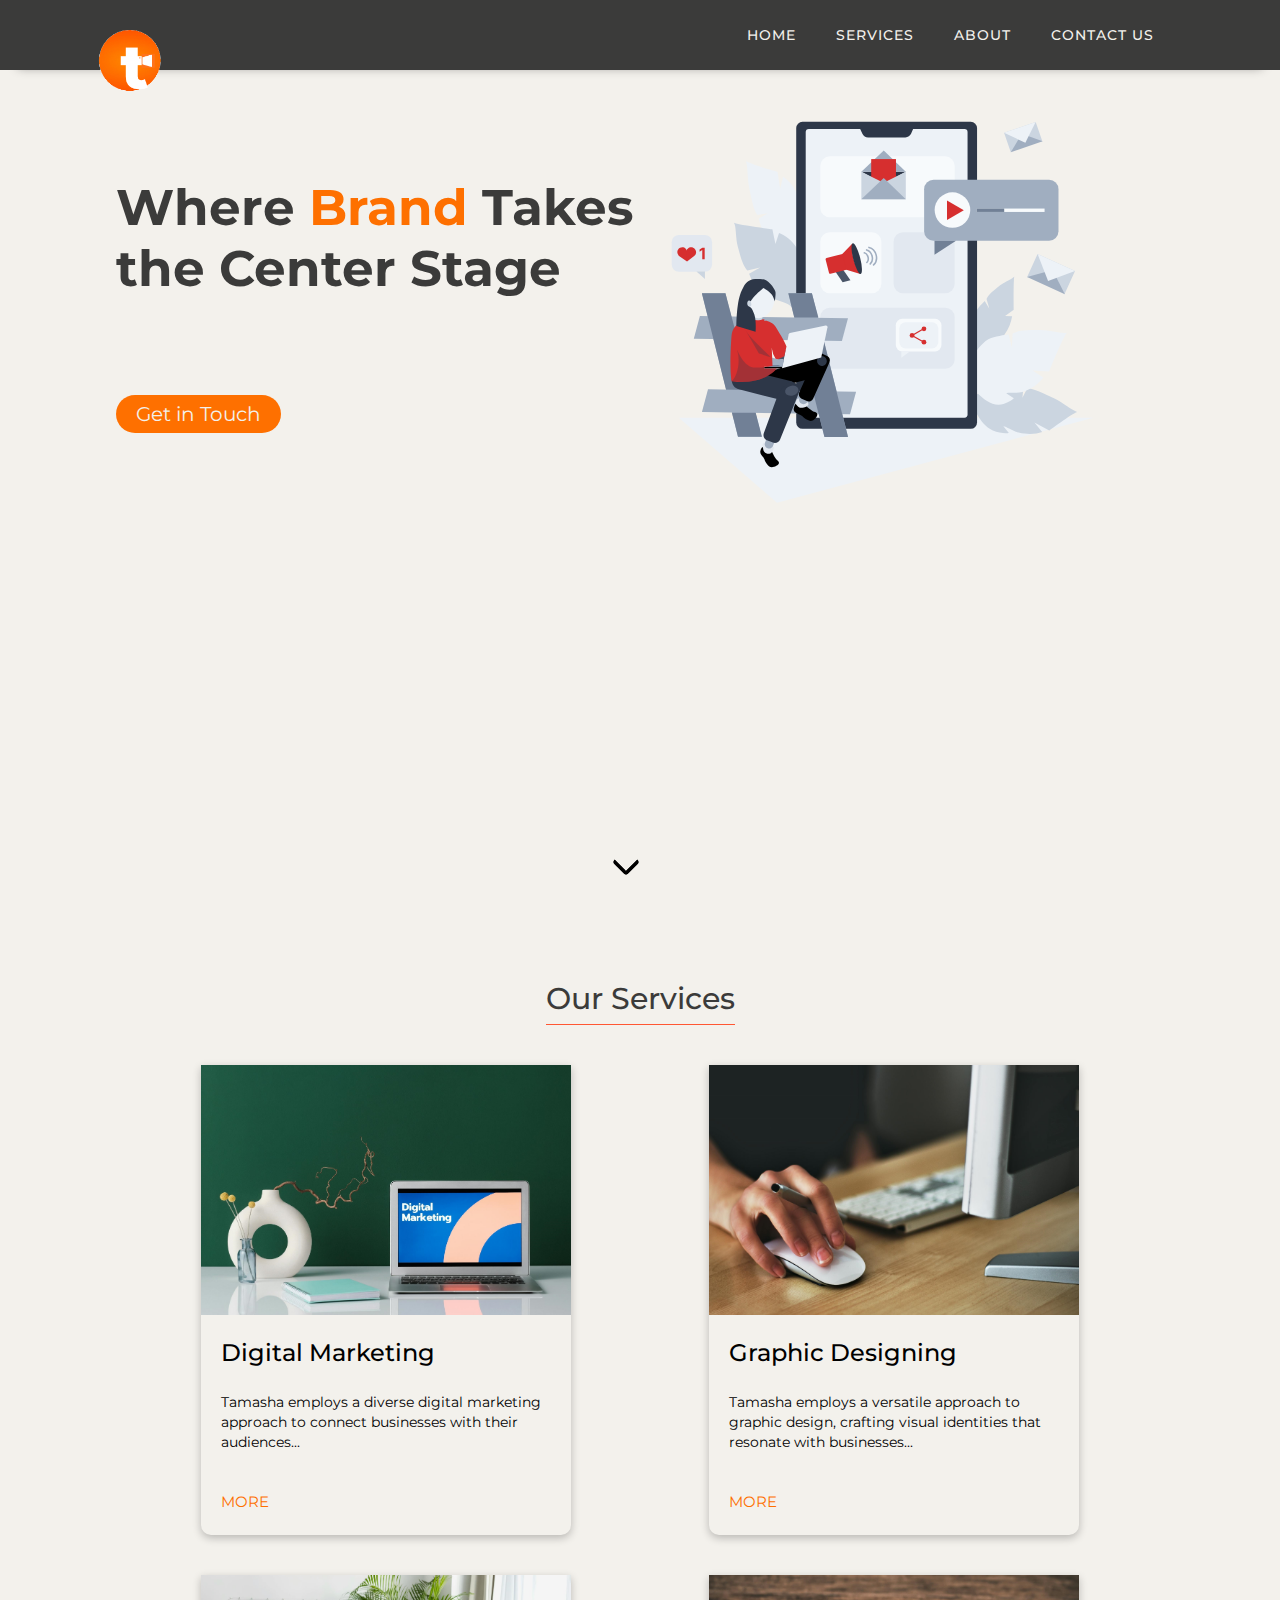
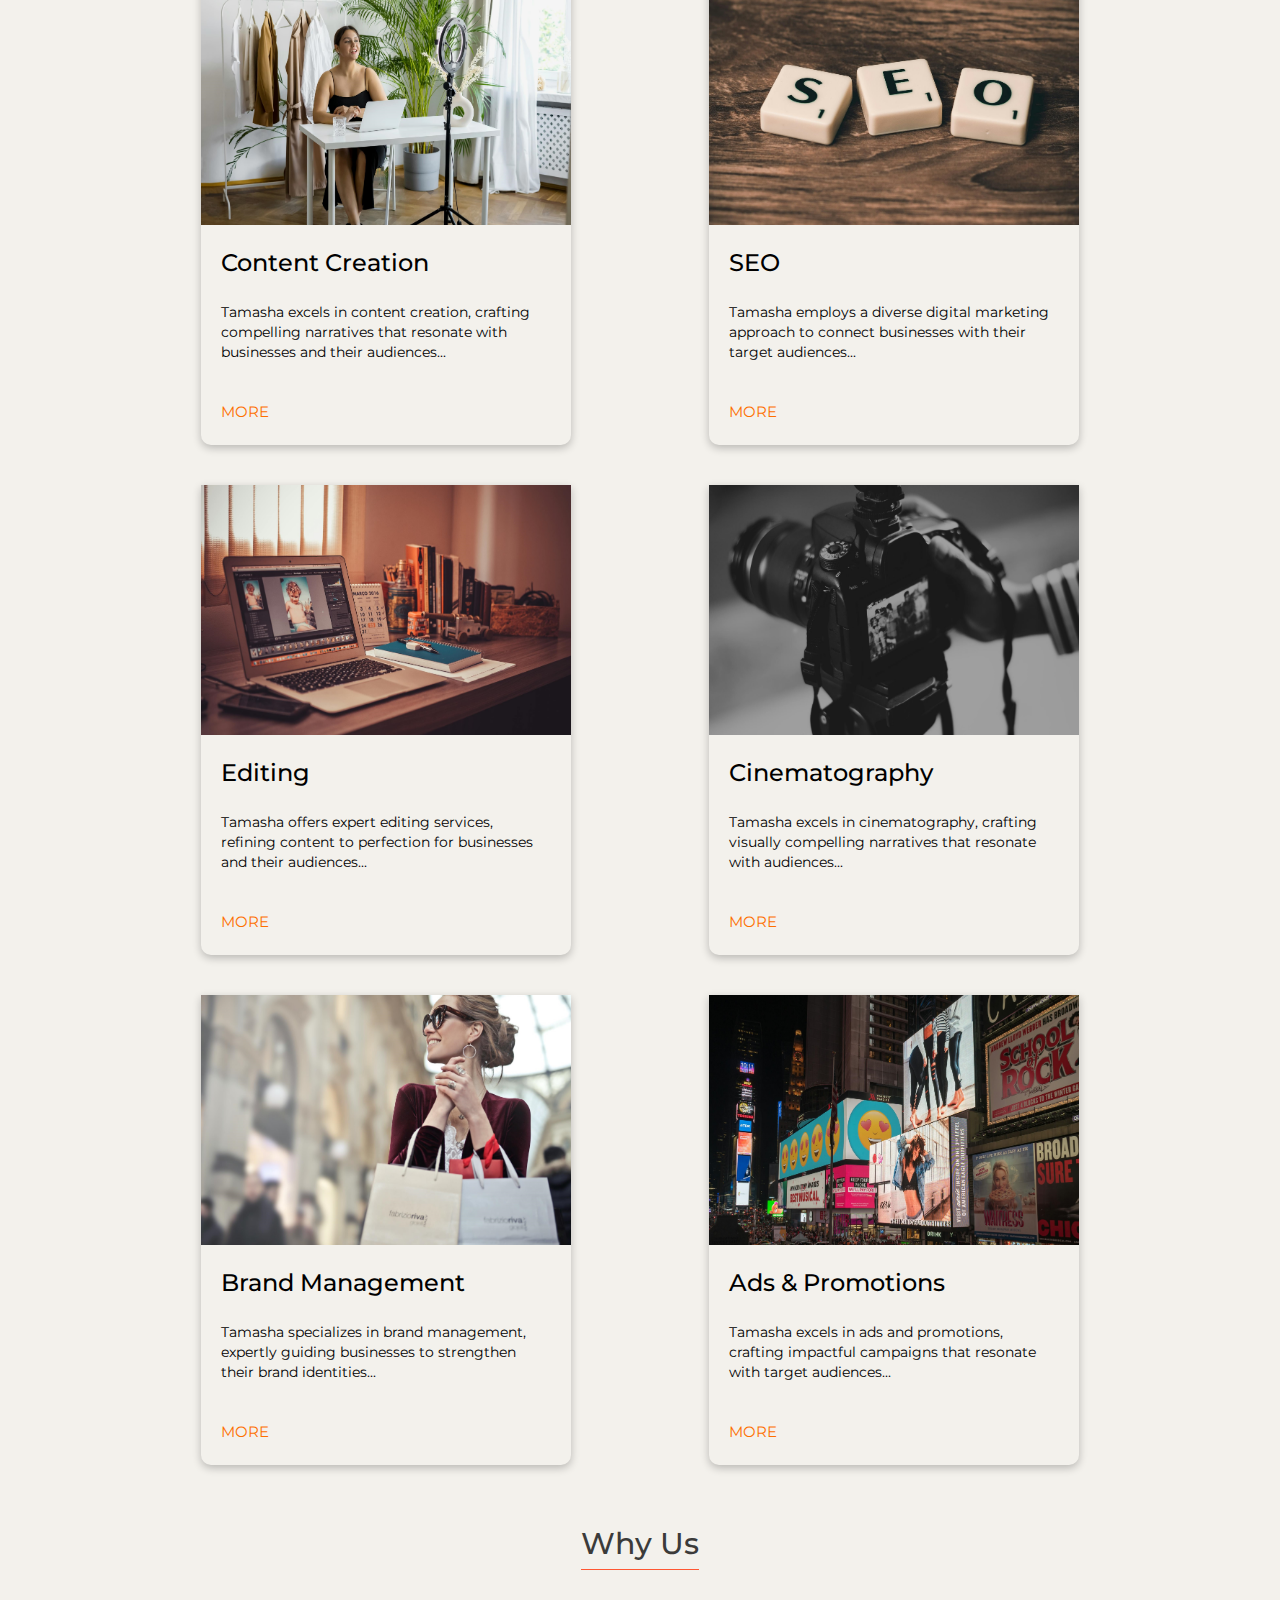
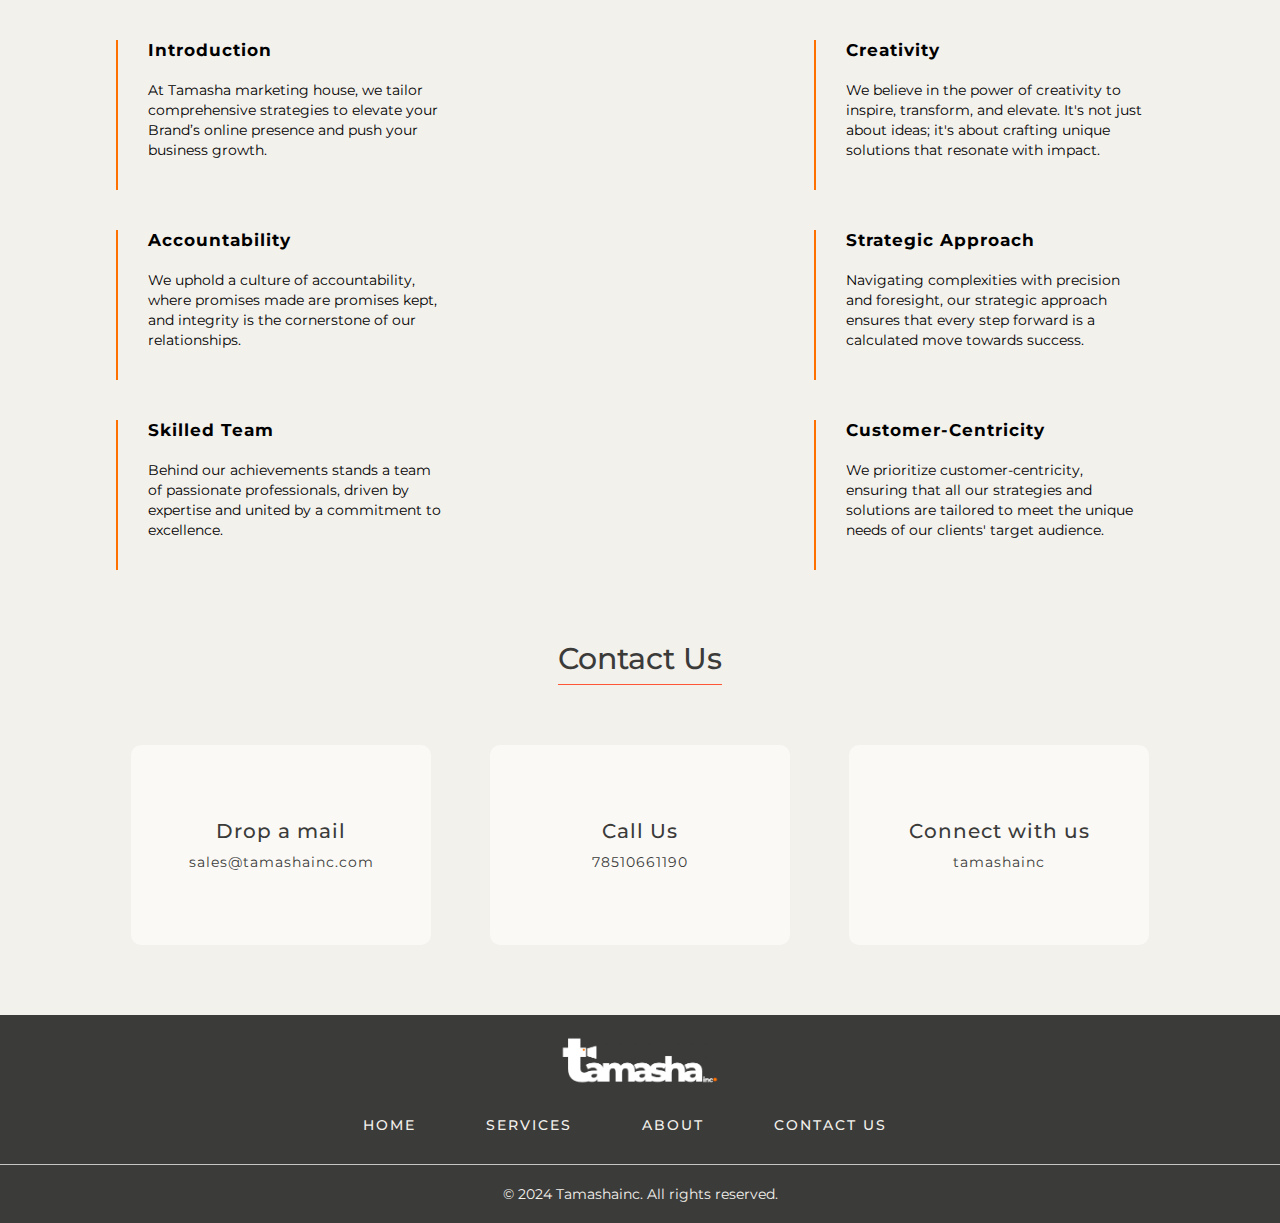
==== index.html @ daadba64 "ok" ====
<!DOCTYPE html>
<html lang="en">
<head>
    <meta charset="UTF-8">
    <meta name="viewport" content="width=device-width, initial-scale=1.0">
    <link rel="stylesheet" href="/site.css"> <!-- Link to your CSS file -->
    <link rel="stylesheet" href="https://cdnjs.cloudflare.com/ajax/libs/font-awesome/6.5.2/css/all.min.css" integrity="sha512-SnH5WK+bZxgPHs44uWIX+LLJAJ9/2PkPKZ5QiAj6Ta86w+fsb2TkcmfRyVX3pBnMFcV7oQPJkl9QevSCWr3W6A==" crossorigin="anonymous" referrerpolicy="no-referrer" />
    <title>Tamasha</title>
</head>
<body>
    <header id="navbar">
    <nav class="navbar">
          <div class="logo">
            <a href="#"><img src="/content/logo.png" alt="Logo"></a>
          </div>
          <ul class="menu">
            <li><a href="">Home</a></li>
            <li><a href="#services">Services</a></li>
            <li><a href="#about">About</a></li>
            <li><a href="#contact">Contact us</a></li>
          </ul>
          <div class="menu-dropdown">
            <i class="fa-solid fa-bars"></i>
            <div class="dropdown-show">
               <a href="index.html#services">Services</a>
               <a href="index.html#about">About</a>
               <a href="index.html#contact">Contact Us</a>
            </div>
          </div>
        </nav>
    </header>
      
    <main>
        <section id="home" class="flex-section">
          <div class="left-content">
            <h2>Where <span>Brand</span> Takes <br/>
                the Center Stage</h2>
                <div class="media-links">
                    <a href="#"><i class="fab fa-facebook-f"></i></a>
                    <a href="#"><i class="fab fa-twitter"></i></a>
                    <a href="#"><i class="fab fa-instagram"></i></a>
                    <a href="#"><i class="fa-brands fa-whatsapp"></i></a>
                </div>
                <div class="sendmail">
                    <a href="mailto:sales@tamashainc.com">Get in Touch</a>
                </div>

          </div>
          <div class="right-content">
            <img src="/content/main.svg" alt="Image">
          </div>
        </section>
        <div class="down-arrow" onclick="scrollToServices()"></div>
        
      </main>
      <div id="services" class="services-container">
            <div class="title-heading-container">
                <div class="title-heading">
                    <h2>Our Services</h2>
                </div>
            </div>
            <div class="services">
                <div class="card">
                    <img src="/content/digitalmarketing.jpeg" alt="" class="card-img">
                    <div class="card-body">
                        <h1 class="card-title">Digital Marketing</h1>
                        <p class="card-info"> Tamasha employs a diverse digital marketing approach to connect businesses with their audiences...</p>
                        <a href="/digitalmarketing.html" class="card-btn">More <i class="fa-solid fa-caret-right"></i></a>
                    </div>
                </div>
                <div class="card">
                    <img src="/content/graphicdesigning.jpeg" alt="" class="card-img">
                    <div class="card-body">
                        <h1 class="card-title">Graphic designing</h1>
                        <p class="card-info">
                            Tamasha employs a versatile approach to graphic design, crafting visual identities that resonate with businesses... </p>
                        <a href="/graphicdesigning.html" class="card-btn">More <i class="fa-solid fa-caret-right"></i></a>
                    </div>
                </div>
                <div class="card">
                    <img src="/content/contentcreation.jpeg" alt="" class="card-img">
                    <div class="card-body">
                        <h1 class="card-title">Content Creation</h1>
                        <p class="card-info">Tamasha excels in content creation, crafting compelling narratives that resonate with businesses and their audiences...</p>
                        <a href="/contentcreation.html" class="card-btn">More <i class="fa-solid fa-caret-right"></i></a>

                    </div>
                </div>
                <div class="card">
                    <img src="/content/seo.jpeg" alt="" class="card-img">
                    <div class="card-body">
                        <h1 class="card-title">SEO</h1>
                        <p class="card-info">
                            Tamasha employs a diverse digital marketing approach to connect businesses with their target audiences... </p>
                        <a href="/seo.html" class="card-btn">More <i class="fa-solid fa-caret-right"></i></a>

                    </div>
                </div>
                <div class="card">
                    <img src="/content/editing.jpeg" alt="" class="card-img">
                    <div class="card-body">
                        <h1 class="card-title">Editing</h1>
                        <p class="card-info">
                            Tamasha offers expert editing services, refining content to perfection for businesses and their audiences...</p>
                        <a href="/editing.html" class="card-btn">More <i class="fa-solid fa-caret-right"></i></a>
                        
                    </div>
                </div>
                <div class="card">
                    <img src="/content/cinematography.jpeg" alt="" class="card-img">
                    <div class="card-body">
                        <h1 class="card-title">cinematography</h1>
                        <p class="card-info">
                            Tamasha excels in cinematography, crafting visually compelling narratives that resonate with audiences... </p>
                        <a href="/cinematography.html" class="card-btn">More <i class="fa-solid fa-caret-right"></i></a>

                    </div>
                </div>
                <div class="card">
                    <img src="/content/brandmanagement.jpeg" alt="" class="card-img">
                    <div class="card-body">
                        <h1 class="card-title">brand management</h1>
                        <p class="card-info">Tamasha specializes in brand management, expertly guiding businesses to strengthen their brand identities...</p>
                        <a href="/brandmanagement.html" class="card-btn">More <i class="fa-solid fa-caret-right"></i></a>

                    </div>
                </div>
                <div class="card">
                    <img src="/content/Advertisement.jpeg" alt="" class="card-img">
                    <div class="card-body">
                        <h1 class="card-title">Ads & Promotions</h1>
                        <p class="card-info">Tamasha excels in ads and promotions, crafting impactful campaigns that resonate with target audiences...</p>
                        <a href="/ads.html" class="card-btn">More <i class="fa-solid fa-caret-right"></i></a>

                    </div>
                </div>
            </div>
      </div>
      <div class="about-container" id="about">
        <div class="title-heading-container">
            <div class="title-heading">
                <h2>Why Us</h2>
            </div>
        </div>
        <!-- <div class="about-main">
            <p class="about-para">At Tamasha marketing house, we tailor comprehensive strategies to elevate your Brand’s online presence and push your business growth. From designing, developing, and Social Media Management we offers a range of services to meet your specific needs. We provide services to Small, Medium & Large Enterprises to help them grow their business in the market. With a team of experts dedicated to amplifying your brand’s voice, we ensure your Brand’s drive growth and foster meaningful connections.</p>
        </div> -->
        <div class="about-subpoints">
            <div class="subpoint">
                <h4>Introduction</h4>
                <p>At Tamasha marketing house, we tailor comprehensive strategies to elevate your Brand’s online presence and push your business growth. </p>
            </div>
            <div class="subpoint">
                <h4>Creativity</h4>
                <p>We believe in the power of creativity to inspire, transform, and elevate. It's not just about ideas; it's about crafting unique solutions that resonate with impact.</p>
            </div>
            <div class="subpoint">
                <h4>Accountability</h4>
                <p>We uphold a culture of accountability, where promises made are promises kept, and integrity is the cornerstone of our relationships.</p>
            </div>
            <div class="subpoint">
                <h4>Strategic Approach</h4>
                <p>Navigating complexities with precision and foresight, our strategic approach ensures that every step forward is a calculated move towards success.</p>
            </div>
            <div class="subpoint">
                <h4>Skilled Team</h4>
                <p>Behind our achievements stands a team of passionate professionals, driven by expertise and united by a commitment to excellence.</p>
            </div>
            <div class="subpoint">
                <h4>Customer-Centricity</h4>
                <p>We prioritize customer-centricity, ensuring that all our strategies and solutions are tailored to meet the unique needs of our clients' target audience.</p>
            </div>
            

        </div>
      </div>
      <div id="contact" class="contact-container">
            <div class="title-heading-container">
                <div class="title-heading">
                    <h2>Contact Us</h2>
                </div>
            </div>
            <div class="contact-info">
                <div class="cont">
                    <a href="mailto:sales@tamashainc.com"><i class="fa-regular fa-envelope"></i></a>
                    <h4>Drop a mail</h4>
                    <p>sales@tamashainc.com</p>
                </div>
                <div class="cont">
                    <a href="tel:+9178510661190"><i class="fa-solid fa-headset"></i></a>
                    <h4>Call Us</h4>
                    <p>78510661190</p>
                </div>
               
                <div class="cont">
                    <a><i class="fa-brands fa-linkedin"></i></a>
                    <h4>Connect with us</h4>
                    <p>tamashainc</p>
                </div>
        </div>
      </div>
      <footer>
        <div class="footer">
            <img src="/content/logoname.png" class="footer-logo"/>
        <div class="footer-links">
            <ul class="menu">
                <li><a href="">Home</a></li>
                <li><a href="#services">Services</a></li>
                <li><a href="#about">About</a></li>
                <li><a href="#contact">Contact Us</a></li>

              </ul>
        </div>
        <div class="footer-line"></div>
         <div class="footer-bottom">
          <p>&copy; 2024 Tamashainc. All rights reserved.</p>
        </div> 
         </div>
      </footer> 
      

   
      <script src="/script.js"></script>
</body>

</html>
---- site.css ----
/* Reset some default styles for the demo */

@import url('https://fonts.googleapis.com/css2?family=Montserrat:ital,wght@0,100..900;1,100..900&display=swap');

* {
    margin: 0;
    padding: 0;
    box-sizing: border-box;
  }
  html {
    scroll-behavior: smooth;
    font-size: 10px;
  }
  body {
    /* font-family: Arial, sans-serif; */
    /* font-family: Lato, Helvetica, sans-serif; */
    font-family: "Montserrat", sans-serif;
    background-color: #F3F1EC;
    overflow-x: hidden;
    }
    ::-webkit-scrollbar {
        display: none;
    }

  header {
    /* position: fixed; */
    width: 100%;
    height: 70px;
    z-index: 1002;
    display: flex;
    align-items: center;
    box-shadow: rgba(0, 0, 0, 0.45) 0px 15px 10px -18px;
    background-color: #3B3B3A;
  
  }
  
  .navbar {
    width: 85%;
    margin: 0 auto;
    display: flex;
    justify-content: space-between;
    align-items: center;
    padding: 10px 20px 10px 0;
  }
  .menu-dropdown{
    display: none;
  }
  .logo img {
    width: 70px; 
    height: 70px;
    margin-bottom: -50px;
  }
  
  .menu {
    list-style-type: none;
    display: flex;
  }
  
  .menu li {
    margin-right: 20px; 
  }
  
  .menu li:last-child {
    margin-right: 0;
  }
  
  .menu li a {
    color: #F3F1EC;
    text-decoration: none;
    padding: 10px;
    font-size: 14px;
    position: relative; 
    font-weight: 500;

    letter-spacing: 1px;
    text-transform: uppercase;
  }
  .menu li a:hover {
    color: white; 
    transition: 0.3s ease-out; 

  }
  .menu li a::before {
    content: '';
    position: absolute;
    width: 0; 
    height: 1px;
    bottom: 0;
    left: 0;
    background-color: white; 
    transition: width 0.3s ease-out; 
  }
  
  .menu li a:hover::before {
    width: 100%; 
  }
 
  footer {
    /* position: fixed; */
    display: flex;
    align-items: center;
    bottom: 0;
    width: 100%;
    /* height: 200px; */
    z-index: 1000;
    background-color: #3B3B3A;
  }
  .footer {
    width: 100%;
    margin: 0 auto;
    display: flex;
    flex-direction: column;
    justify-content: space-between;
    align-items: center;
    padding: 20px 0;
    color: #F3F1EC;
  }
  
 .footer .footer-logo{
  margin-bottom: 30px;
  width: 160px;
 }

 .footer .footer-links {
  margin-bottom: 30px;
 }

 .footer .footer-links a{
  text-transform: uppercase;
  letter-spacing: 2px;
  font-size: 14px;
  margin-right: 30px;
 }
 .footer-line{
  height: 1px;
  background-color: #f3f1ecc4;
  width: 100%;
  margin-bottom: 20px;
 }
 .footer-bottom p{
  font-size: 14px;

 }
  main {
    width: 100%;
    height: 100vh;
    /* background: rgb(243,241,236);
    background: linear-gradient(35deg, rgba(243,241,236,1) 49%, rgba(254,112,0,1) 100%); 
    */
  }
 
  .flex-section {
    display: flex;
    align-items: center;
    width: 85%;
    margin: 0 auto;
    padding: 10px 20px;
  }
  
  .left-content {
    width: 50%;
    height: 100%;
    display: flex;
    flex-direction: column;
  }
  .left-content h2{
    color: #3B3B3A;
    font-size: 50px;
    /* margin-top: -100px; */
  }
  .left-content h2 span{
    color: #fe7000;
  }
  .left-content .media-links{
    margin: 20px 0;
  }
  .left-content .media-links a{
    color: #3B3B3A;
    font-size: 20px;
    display: inline-block;
    margin-right: 7px;
    animation: moveUpDown 1s infinite alternate;
  }
  @keyframes moveUpDown {
    0%, 100% {
        transform: translateY(0);
    }
    50% {
        transform: translateY(-10px);
        color: #fe7000; /* Adjust the distance as needed */
    }
}
.left-content .media-links a:nth-child(1) {
  animation-delay: 0s;
}

.left-content .media-links a:nth-child(2) {
  animation-delay: 0.2s;
}

.left-content .media-links a:nth-child(3) {
  animation-delay: 0.4s;
}

.left-content .media-links a:nth-child(4) {
  animation-delay: 0.6s;
}
  .left-content .media-links a:hover{
    color: #fe7000;
    
  }
 

  .left-content .sendmail {
    margin-top:50px ;
  }
  .left-content .sendmail a {
    text-decoration: none;
    background-color: #fe7000;
    color: #F3F1EC;
    padding: 7px 20px;
    font-size: 20px;
    font-weight: 400;
    border-radius: 50px;
  }
  .left-content .sendmail a:hover {
    background-color: #de6000;
  }

  .right-content {
    width: 50%;
    height: 100%;
  }
  .right-content img {
    max-width: 90%;
  }
  .down-arrow {
    position: absolute;
    top: calc(100vh - 60px);
    left: calc(50% - 14px);
    width: 0;
    z-index: 1001;
    animation-name: jumpInfinite;
  }
  
  .down-arrow:after {
    content: " ";
    position: absolute;
    top: 12px;
    left: -10px;
    width: 16px;
    height: 16px;
    border-bottom: 4px solid;
    border-right: 4px solid;
    border-radius: 4px;
    transform: rotateZ(45deg);
    animation: jumpInfinite 1s infinite;
  }
  @keyframes jumpInfinite {
    0% {
      margin-top: 0;
    }
    50% {
      margin-top: 20px;
    }
    100% {
      margin-top: 0;
    }
  }
 .services-container{
    /* height:100vh; */
    width:100%;
    margin-bottom: 20px;
 }
 .title-heading-container{
    width: 100%;
    /* padding-top: 70px; */
 }
 .title-heading{
    width: 85%;
    margin:0 auto;
    padding:10px 20px;
    text-align: center;
 }
 .title-heading h2 {
  color: #3B3B3A; 
  font-size: 30px;
  font-weight: 500;
  padding-bottom: 8px; 
  position: relative; 
  display: inline-block;
}

.title-heading h2::after {
  content: '';
  position: absolute;
  left: 0;
  bottom: 0;
  width: 100%;
  height: 1px; 
  background-color: #FF5733;
}

  .services {
    width:90%;
    min-height:100vh;
    margin: 0 auto;
    padding: 10px 20px;
    display: flex;
    flex-wrap: wrap;
    justify-content: space-evenly;
  }
  .card{
    margin :20px;
    width:370px;
    height:470px;
    overflow: hidden;
    border-bottom-right-radius: 10px;
    border-bottom-left-radius: 10px;
    box-shadow: rgba(0, 0, 0, 0.24) 0px 3px 8px;
  }
  .card-body{
    padding:20px;
  }
  .card-img{
    width: 100%;
    height: 250px;
    object-fit: cover;
    transition: 0.3s;
  }
  .card-img:hover{
    filter: grayscale(100%);
  }
  
  .card-title{
    font-size: 24px;
    font-weight: 500;
    text-transform: capitalize;
  }
  .card-info{
    font-size: 14px;
    font-weight: 400;
    margin-top:25px;
    margin-bottom: 40px;
    line-height: 20px;
    /* letter-spacing: 1px; */
  }
  .card-btn{
    text-decoration: none;
    cursor: pointer;
    color: #fe7000;
    text-transform: uppercase;
    padding-right: 5px;
    font-size: 15px;
  }
 
  

  .contact-container{
    width:100%;
    margin-bottom: 20px;
 }
 .contact-info{
  width:85%;
  margin: 40px auto;
  margin-bottom: 60px;
  padding: 10px 20px;
  display: flex;
  flex-wrap: wrap;
  justify-content: space-between;

 }
 .contact-info .cont{
  width: 300px;
  height:200px;
  display: flex;
  flex-direction: column;
  justify-content: center;
  align-items: center;
  border-radius: 10px;
  background-color: rgba(255, 255, 255, 0.541);
  color: #3B3B3A;
  margin:0 15px
 }
 .contact-info .cont a{
  text-decoration: none;
  color: #fe7000;
 }

 .contact-info .cont i{
  margin-bottom: 10px;
  font-size: 40px;
 }
 .contact-info .cont h4{
 font-size: 20px;
 font-weight: 500;
 margin-bottom: 10px;
 letter-spacing: 1px;

 }
 .contact-info .cont p{
 letter-spacing: 1px;
 font-size: 1.4rem;
 }

 .about-container{
  width: 100%;
  margin:20px 0;
 }
 .about-main{
  width: 85%;
  margin: 40px auto;
  background-color: rgba(255, 255, 255, 0.541);
  padding: 20px 20px;
  border-radius: 10px;
 }
 .about-main .about-para{
  letter-spacing: 1px;
  line-height: 20px;
 }
 .about-subpoints{
  width: 85%;
  margin:40px auto;
  display: flex;
  flex-wrap: wrap;
  justify-content: space-between;
 }
 .about-subpoints .subpoint{
  width:350px;
  height: 150px;
  margin:20px ;
  padding-left: 30px;
  padding-right: 20px;
  border-left: 2px solid #fe7000;
 }
 .about-subpoints .subpoint h4{
  margin-bottom: 20px;
  letter-spacing: 1px;
  font-size: 1.7rem;
 }
 .about-subpoints .subpoint p{
  font-size: 14px;
  line-height: 20px;
 }


 .more-service-info-container{
  width: 100%;
  height: 90vh;
  display: grid;
  place-items: center;
 }
 .more-service-info{
  display: flex;
  flex-direction: row-reverse;
  width: 85%;
  margin:auto;
  box-shadow: rgba(50, 50, 93, 0.25) 0px 2px 5px -1px, rgba(0, 0, 0, 0.3) 0px 1px 3px -1px;
 }
 .more-service-info .more-info-body{
  width: 50%;
  padding-left: 35px;
  padding-right: 25px;

  margin: auto 0;
 }
 .more-service-info .more-info-body h3{
  letter-spacing: 1px;
  font-weight: 600;
  font-size: 22px;
 }

 .more-service-info .more-info-body p{
  padding-top:20px;
  margin-bottom: 30px;
  font-size: 1.4rem;
  line-height: 20px;
 }
 .more-service-info .more-info-body a{
  text-decoration: none;
  background-color: #fe7000;
  color: #F3F1EC;
  padding: 7px 15px;
  font-size: 17px;
  font-weight: 450;
  cursor: pointer;
}

 .more-service-info .more-info-image{
  width: 50%;
 }
 .more-service-info .more-info-image img{
  width: 100%;
  height: 100%;
  object-fit: cover;
 }




@media (max-width: 768px) {
  
  header {
    position: fixed;
    width: 100%;
    height: 60px;
    z-index: 1002;
    display: flex;
    align-items: center;
    box-shadow: rgba(0, 0, 0, 0.45) 0px 15px 10px -18px;
    background-color: #3B3B3A;
  
  }
  
  .navbar {
    width: 100%;
    height: 100%;
    margin: 0 auto;
    display: flex;
    justify-content: space-between;
    align-items: center;
    padding:0 15px;
  }
  .navbar .menu{
    display: none;
  }
  .navbar .menu-dropdown i{
    font-size: 25px;
    color: #F3F1EC;
  }
  .menu-dropdown {
    position: relative;
    display: inline-block;
}

.dropdown-show {
    display: none;
    position: absolute;
    top: 100%;
    right: 0;
    background-color: #3B3B3A;
    min-width: 160px;
    box-shadow: 0px 8px 16px 0px rgba(0,0,0,0.2);
    z-index: 1003;
    transition: right 0.5s linear;
    
}

.dropdown-show a {
    color:#F3F1EC;
    padding: 15px 20px;
    font-size: 15px;
    text-decoration: none;
    display: block;
}
.down-arrow{
  display: none;
}
  .logo img {
    width: 50px; 
    height: 50px;
    margin-bottom: 0;
  }
  main {
    width: 100%;
    height: 70vh; 
  }
 
  .flex-section {
    display: flex;
    align-items: center;
    justify-content: center;
    width: 100%;
    height: 100%;
    padding:0;
  }
  
  .left-content {
    height: 100%;
    width: 100%;
    display: flex;
    flex-direction: column;
    align-items: center;
    justify-content: center;
  }
  .left-content h2{
    font-size: 30px;
    margin-bottom: 20px;
  }
 
  .right-content {
    display: none;
  }
  
 .services-container{
    /* height:100vh; */
    width:100%;
    margin-bottom: 20px;
 }
 .title-heading-container{
    width: 100%;
    /* padding-top: 70px; */
 }
 .title-heading{
    width: 85%;
    margin:0 auto;
    padding:10px 20px;
    text-align: center;
 }
 .title-heading h2 {
  font-size: 25px;
  display: inline-block;
}



  .services {
    padding: 10px;
  }
  .card{
    margin :20px 10px;
    width:370px;
    height:400px;
  
  }
  .card-img{
    height: 200px;
  }
  .card-img:hover{
    filter: grayscale(100%);
  }
  
  .card-title{
    font-size: 24px;
    font-weight: 500;
  }
  .card-info{
    font-size: 12px;
    font-weight: 400;
    margin:20px 0px;
    line-height: 17px;
  }
 

 .contact-info .cont{
  margin-bottom: 20px;
 }
.footer .footer-logo{
  width: 120px;
}
 .footer .footer-links .menu li a{
  text-transform: uppercase;
  letter-spacing: 1px;
  font-size: 12px;
  margin-right: 0px;
  padding: 0px 10px 0px 0px;
 }
 .more-service-info-container{
  width: 100%;
  min-height: 100vh;
  display: grid;
  place-items: center;
 }
 .more-service-info{
  display: flex;
  flex-direction: column-reverse;
  min-height: 80%;
}
 .more-service-info .more-info-body{
  width: 100%;
  padding: 0 10px;
  margin: auto;
 }
 .more-service-info .more-info-body h3{
  letter-spacing: 1px;
  font-weight: 600;
  font-size: 20px;
 }

 .more-service-info .more-info-body p{
  padding-top:15px;
  margin-bottom: 20px;
  font-size: 12px;
  line-height: 17px;
 }
 .more-service-info .more-info-body a{
  text-decoration: none;
  background-color: #fe7000;
  color: #F3F1EC;
  padding: 5px 14px;
  margin-bottom: 10px;
  font-size: 14px;
  font-weight: 450;
  cursor: pointer;
}

 .more-service-info .more-info-image{
  width: 100%;
 }
 .more-service-info .more-info-image img{
  width: 100%;
  height: 100%;
  object-fit: cover;
 }
}
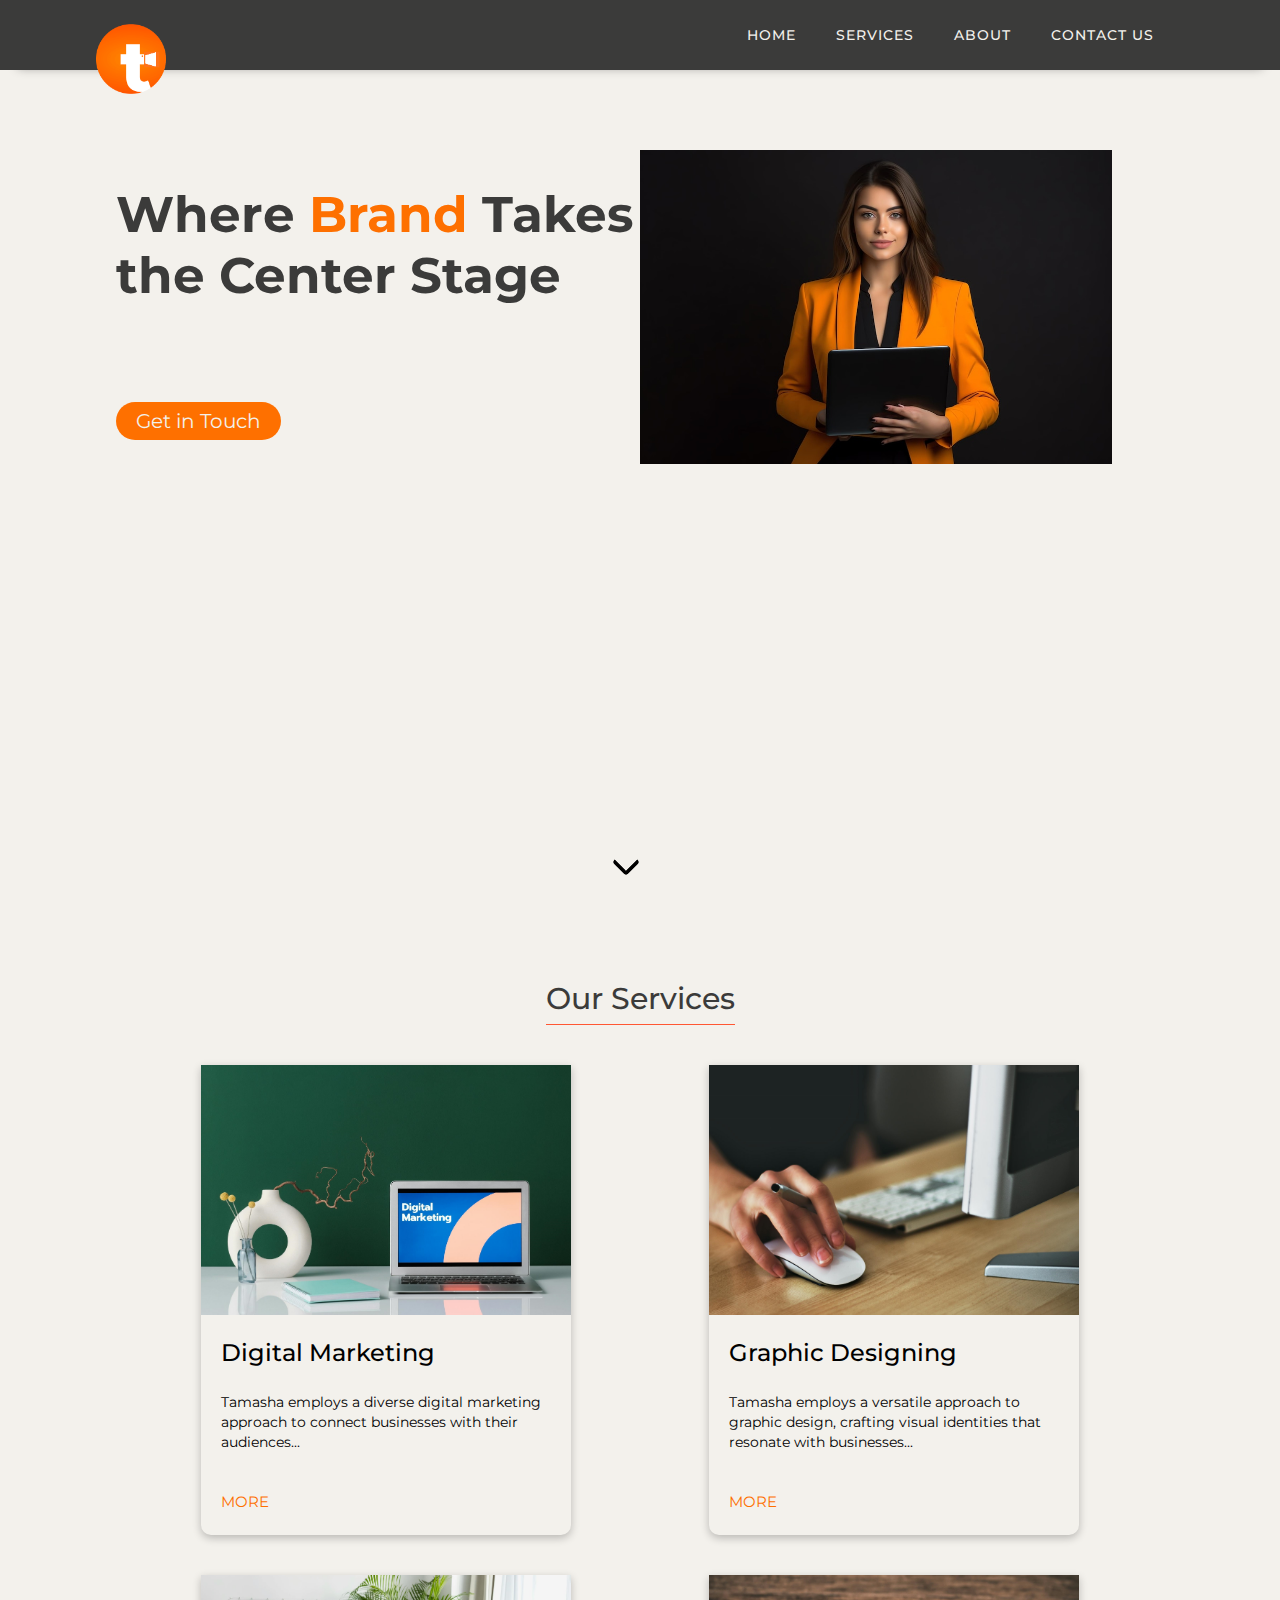
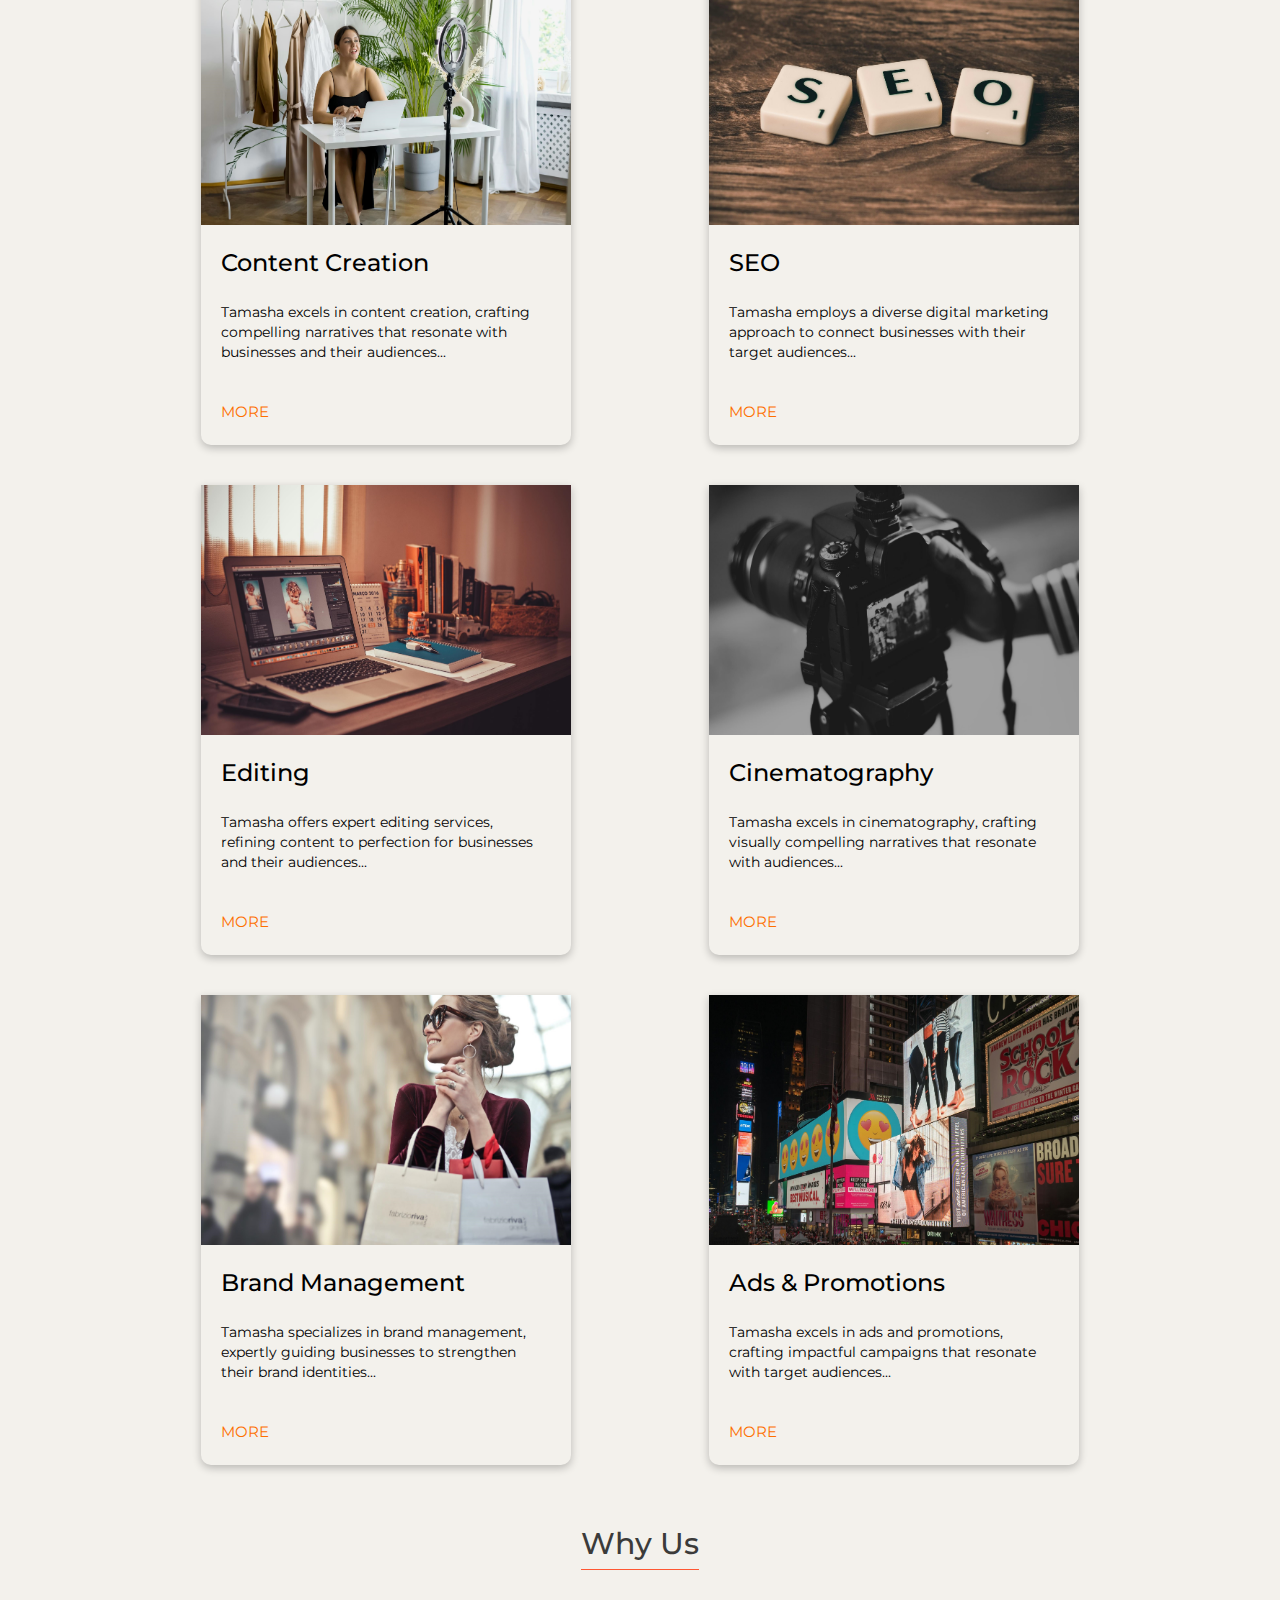
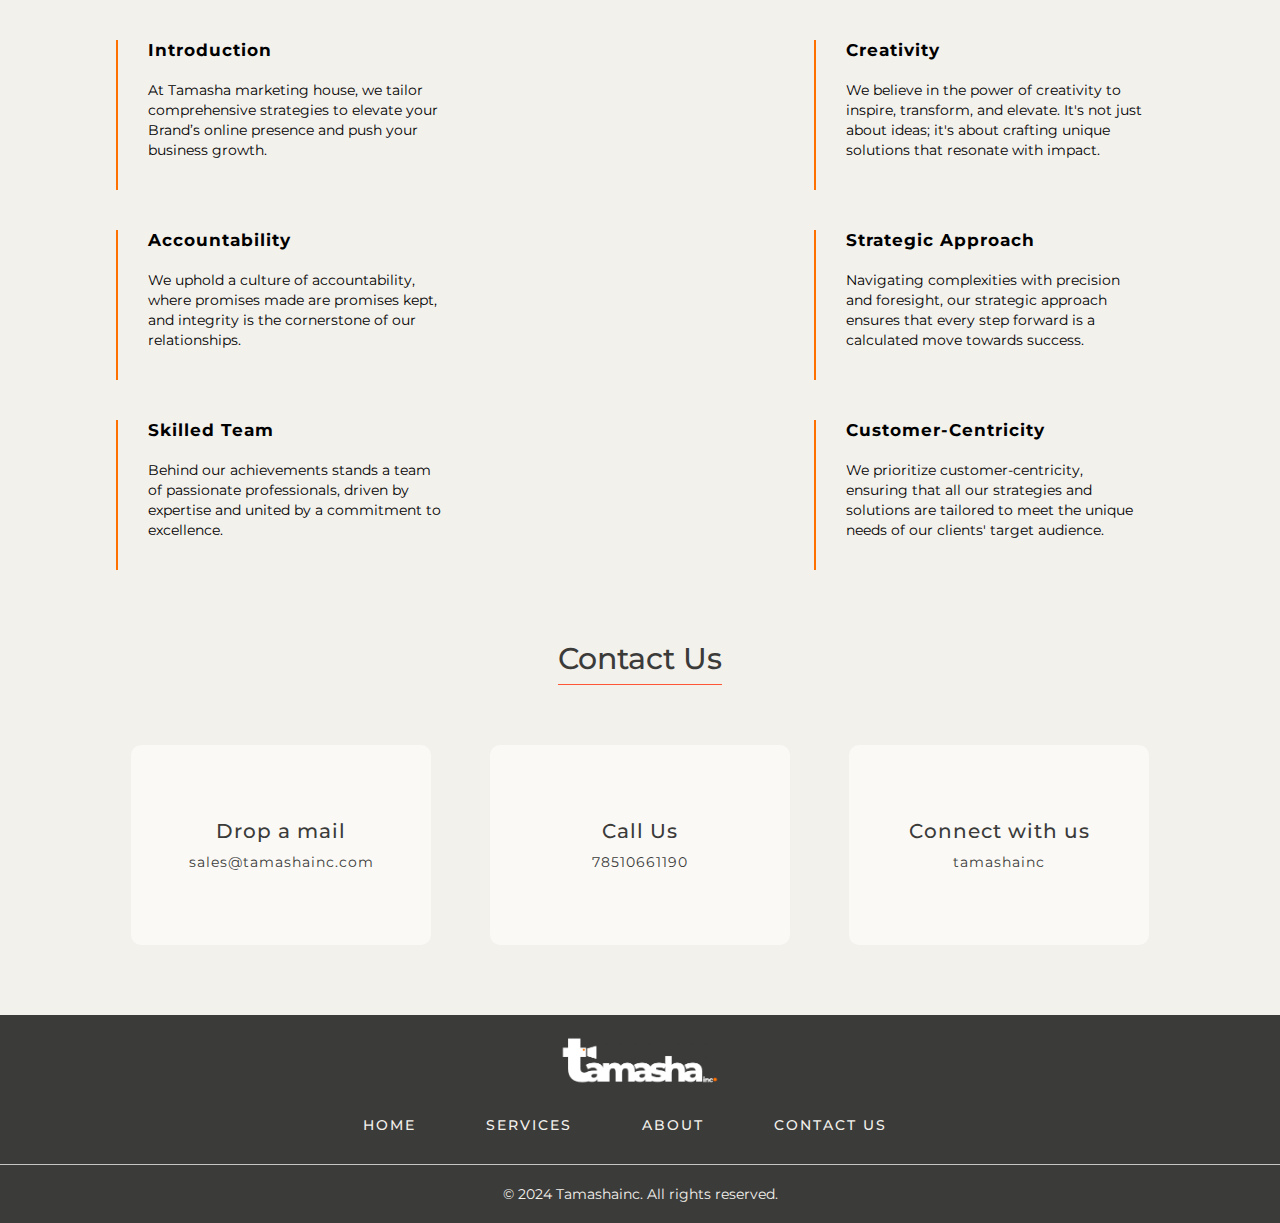
==== commit 3868b4f8: "all" ====
--- a/index.html
+++ b/index.html
@@ -47,7 +47,7 @@
 
           </div>
           <div class="right-content">
-            <img src="/content/main.svg" alt="Image">
+            <img src="/content/main.jpg" alt="Image">
           </div>
         </section>
         <div class="down-arrow" onclick="scrollToServices()"></div>
--- a/site.css
+++ b/site.css
@@ -49,6 +49,7 @@
     width: 70px; 
     height: 70px;
     margin-bottom: -50px;
+    z-index: 1004;
   }
   
   .menu {
@@ -144,9 +145,7 @@
   main {
     width: 100%;
     height: 100vh;
-    /* background: rgb(243,241,236);
-    background: linear-gradient(35deg, rgba(243,241,236,1) 49%, rgba(254,112,0,1) 100%); 
-    */
+    padding-top: 70px;
   }
  
   .flex-section {
@@ -461,7 +460,6 @@
   width: 50%;
   padding-left: 35px;
   padding-right: 25px;
-
   margin: auto 0;
  }
  .more-service-info .more-info-body h3{
@@ -564,6 +562,7 @@
   main {
     width: 100%;
     height: 70vh; 
+    padding-top: 30px;
   }
  
   .flex-section {
@@ -586,6 +585,7 @@
   .left-content h2{
     font-size: 30px;
     margin-bottom: 20px;
+    line-height: 40px;
   }
  
   .right-content {
@@ -596,6 +596,7 @@
     /* height:100vh; */
     width:100%;
     margin-bottom: 20px;
+    padding-top: 60px;
  }
  .title-heading-container{
     width: 100%;
@@ -640,7 +641,13 @@
     margin:20px 0px;
     line-height: 17px;
   }
- 
+  .about-container{
+  padding-top: 60px;
+
+  }
+ .contact-container{
+  padding-top: 60px;
+ }
 
  .contact-info .cont{
   margin-bottom: 20px;
@@ -650,25 +657,26 @@
 }
  .footer .footer-links .menu li a{
   text-transform: uppercase;
-  letter-spacing: 1px;
+  letter-spacing: 0px;
   font-size: 12px;
   margin-right: 0px;
   padding: 0px 10px 0px 0px;
  }
  .more-service-info-container{
   width: 100%;
-  min-height: 100vh;
+  min-height: 100%;
   display: grid;
   place-items: center;
  }
  .more-service-info{
   display: flex;
   flex-direction: column-reverse;
-  min-height: 80%;
+  min-height: 90%;
+  margin-top: 70px;
 }
  .more-service-info .more-info-body{
   width: 100%;
-  padding: 0 10px;
+  padding:20px;
   margin: auto;
  }
  .more-service-info .more-info-body h3{
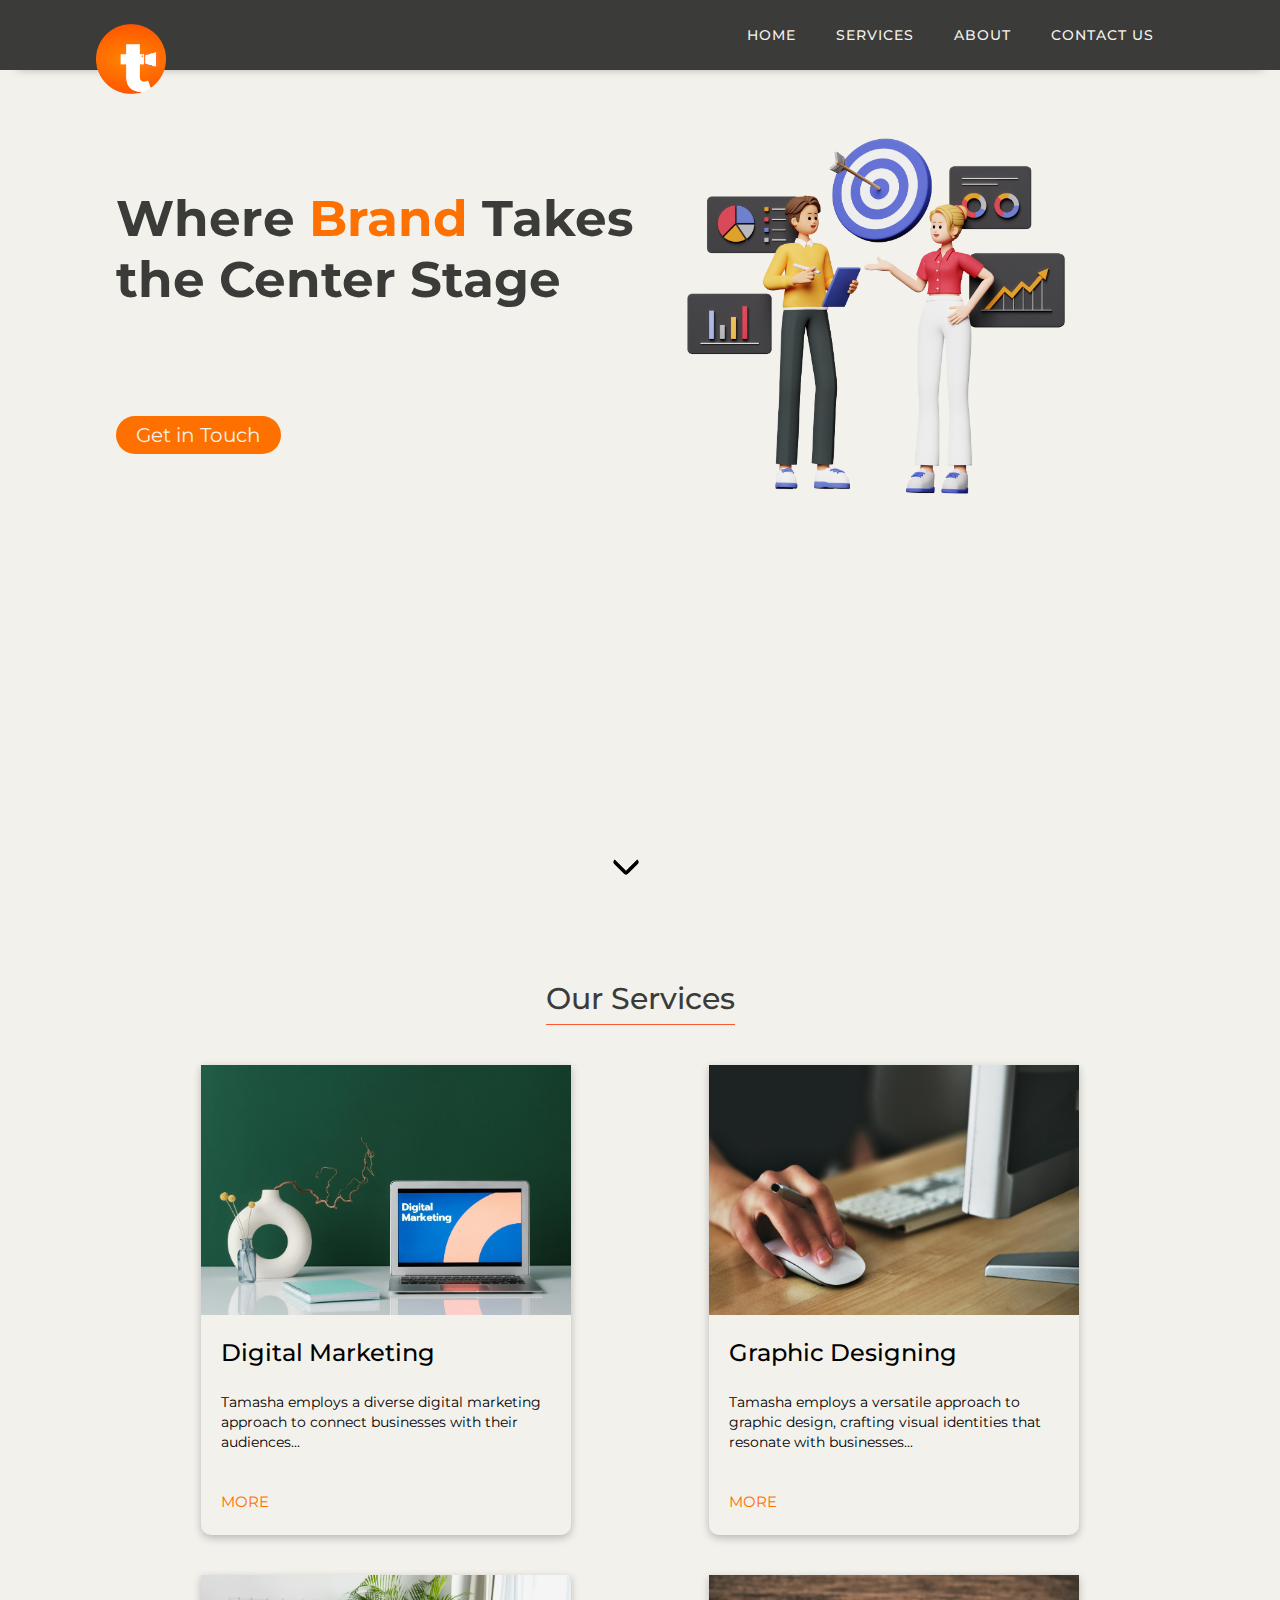
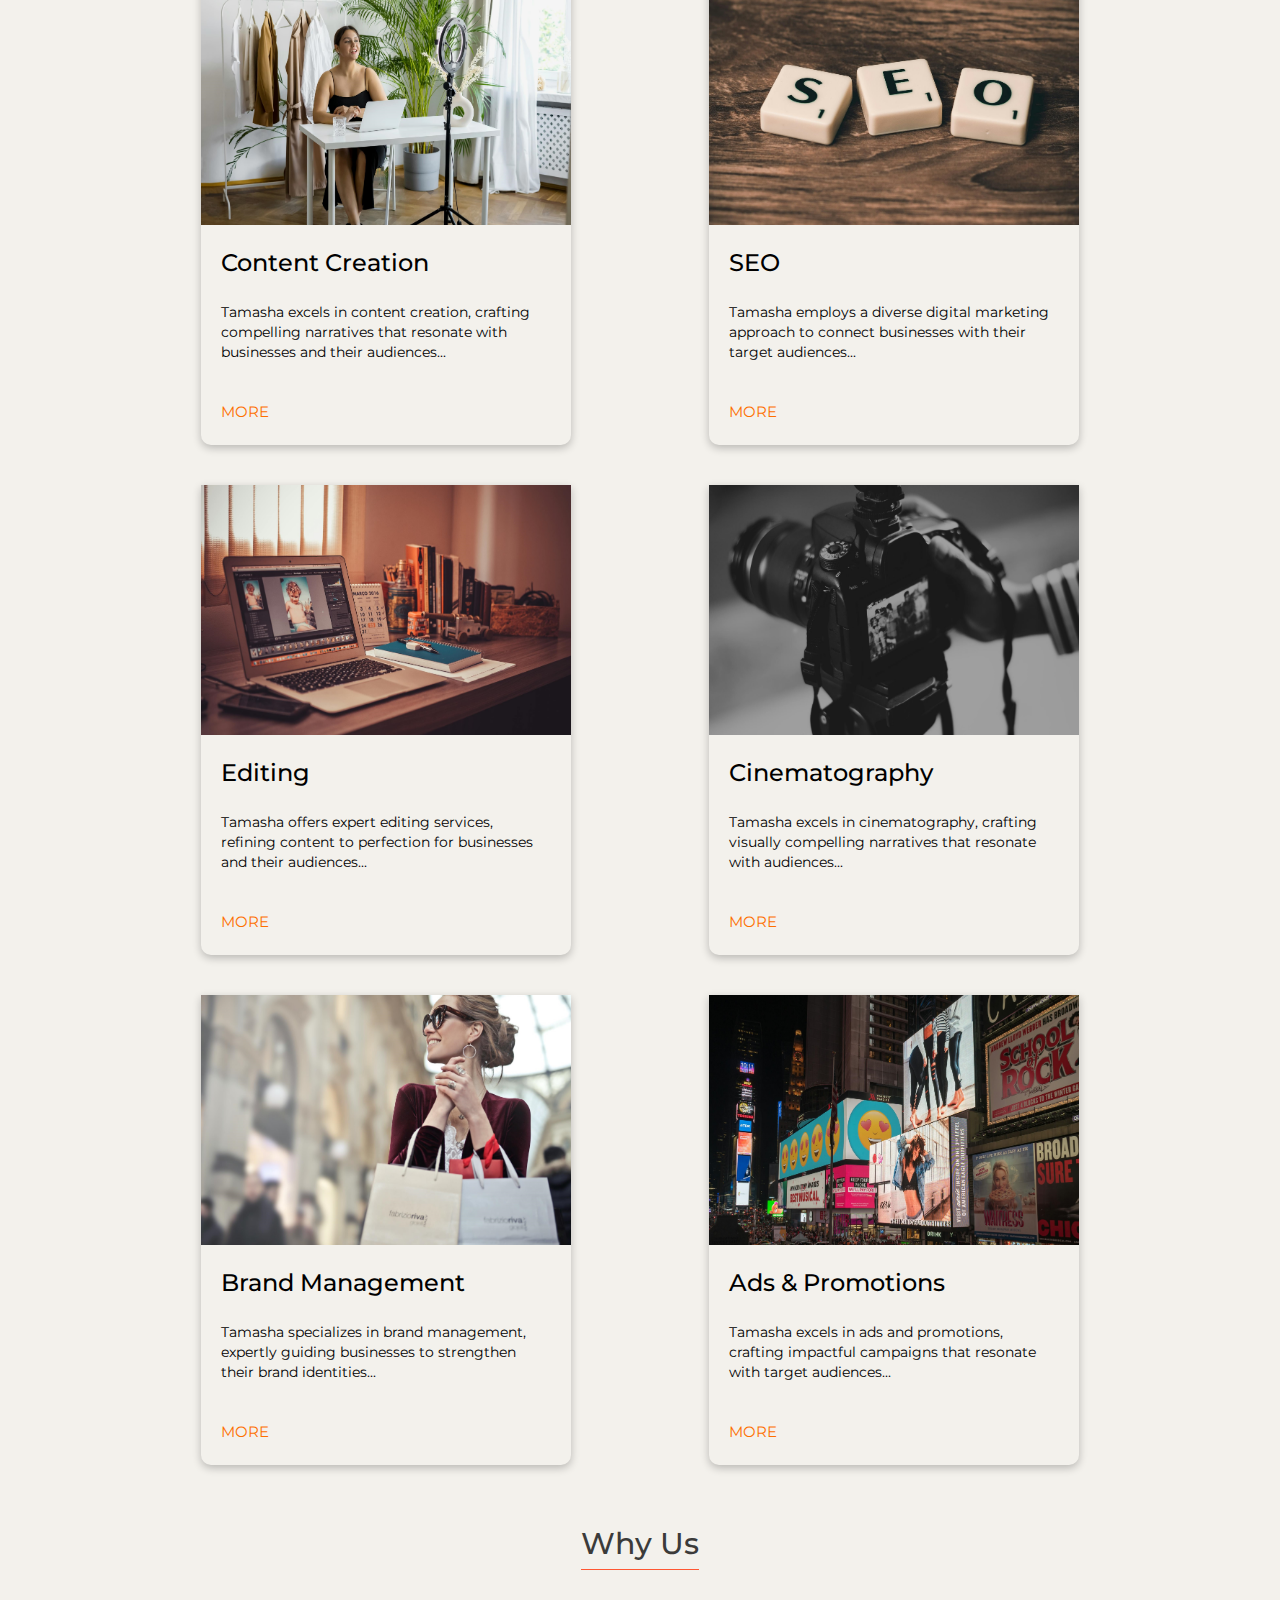
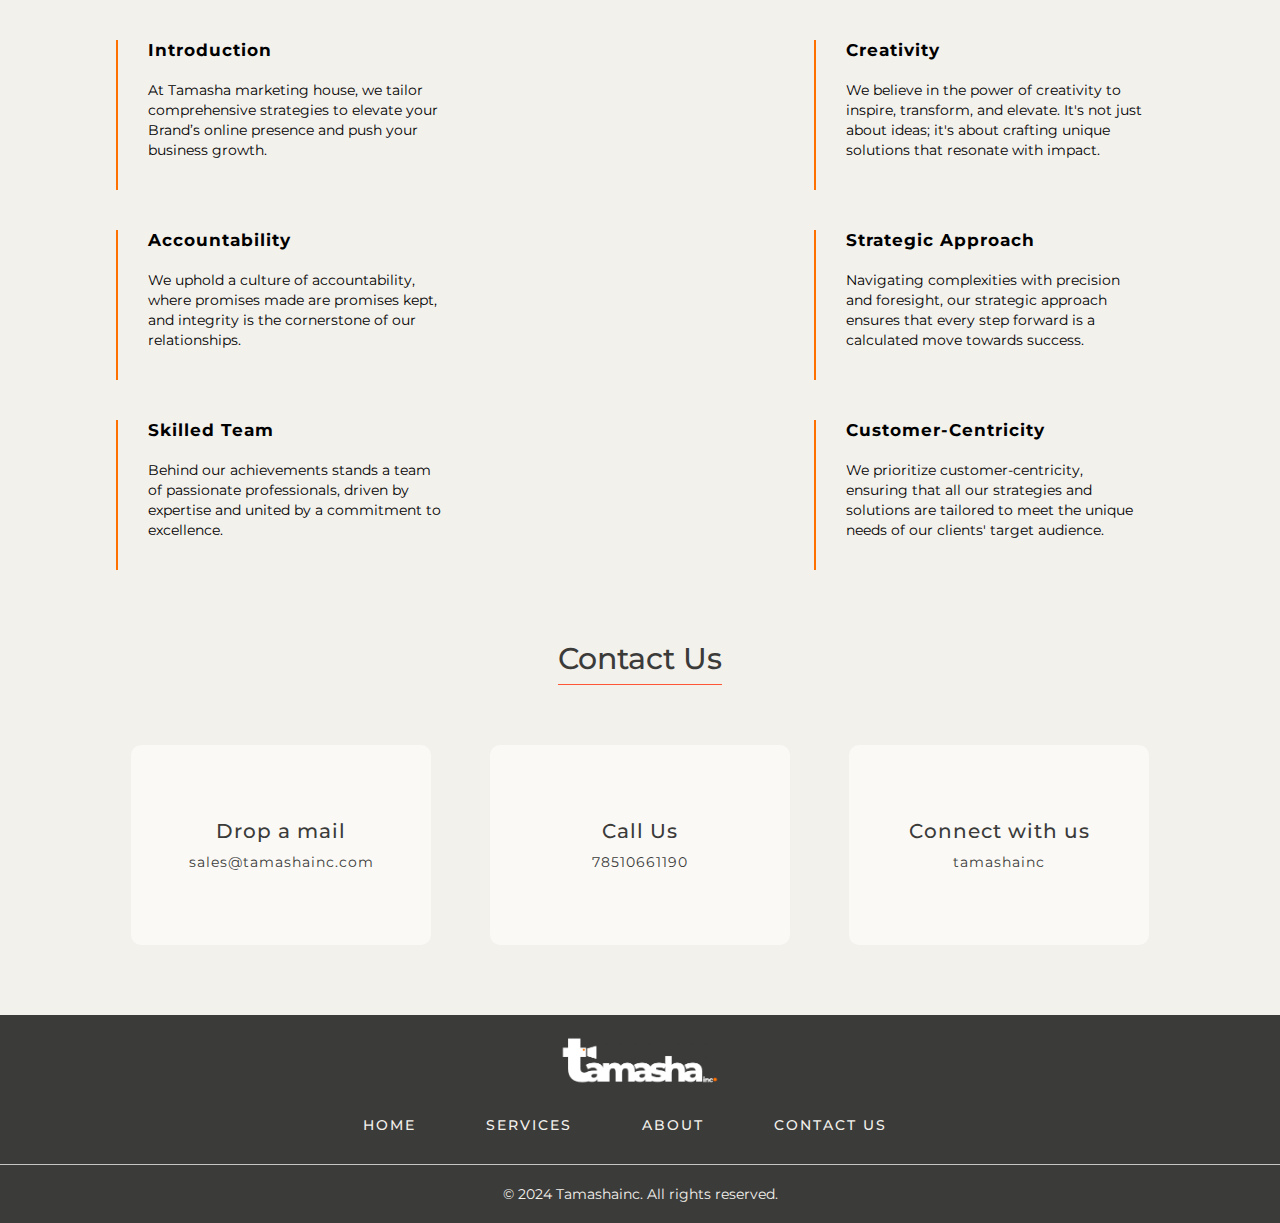
==== commit 95098bf6: "all" ====
--- a/index.html
+++ b/index.html
@@ -36,10 +36,10 @@
             <h2>Where <span>Brand</span> Takes <br/>
                 the Center Stage</h2>
                 <div class="media-links">
-                    <a href="#"><i class="fab fa-facebook-f"></i></a>
-                    <a href="#"><i class="fab fa-twitter"></i></a>
-                    <a href="#"><i class="fab fa-instagram"></i></a>
-                    <a href="#"><i class="fa-brands fa-whatsapp"></i></a>
+                    <a href="https://www.facebook.com" target="_blank"><i class="fab fa-facebook-f"></i></a>
+                    <a href="https://www.x.com" target="_blank"><i class="fab fa-twitter"></i></a>
+                    <a href="https://www.instagram.com/tamashainc?igsh=eDV2bGJ1bnNscjRj&utm_source=qr" target="_blank"><i class="fab fa-instagram"></i></a>
+                    <a href="https://wa.me/+9178510661190" target="_blank"><i class="fa-brands fa-whatsapp"></i></a>
                 </div>
                 <div class="sendmail">
                     <a href="mailto:sales@tamashainc.com">Get in Touch</a>
@@ -47,7 +47,7 @@
 
           </div>
           <div class="right-content">
-            <img src="/content/main.jpg" alt="Image">
+            <img src="/content/mainn.png" alt="Image">
           </div>
         </section>
         <div class="down-arrow" onclick="scrollToServices()"></div>
@@ -193,7 +193,7 @@
                 </div>
                
                 <div class="cont">
-                    <a><i class="fa-brands fa-linkedin"></i></a>
+                    <a href="https://www.linkedin.com" target="_blank"><i class="fa-brands fa-linkedin"></i></a>
                     <h4>Connect with us</h4>
                     <p>tamashainc</p>
                 </div>
--- a/site.css
+++ b/site.css
@@ -145,7 +145,6 @@
   main {
     width: 100%;
     height: 100vh;
-    padding-top: 70px;
   }
  
   .flex-section {
@@ -171,7 +170,7 @@
     color: #fe7000;
   }
   .left-content .media-links{
-    margin: 20px 0;
+    margin: 30px 0px 20px 0px;
   }
   .left-content .media-links a{
     color: #3B3B3A;
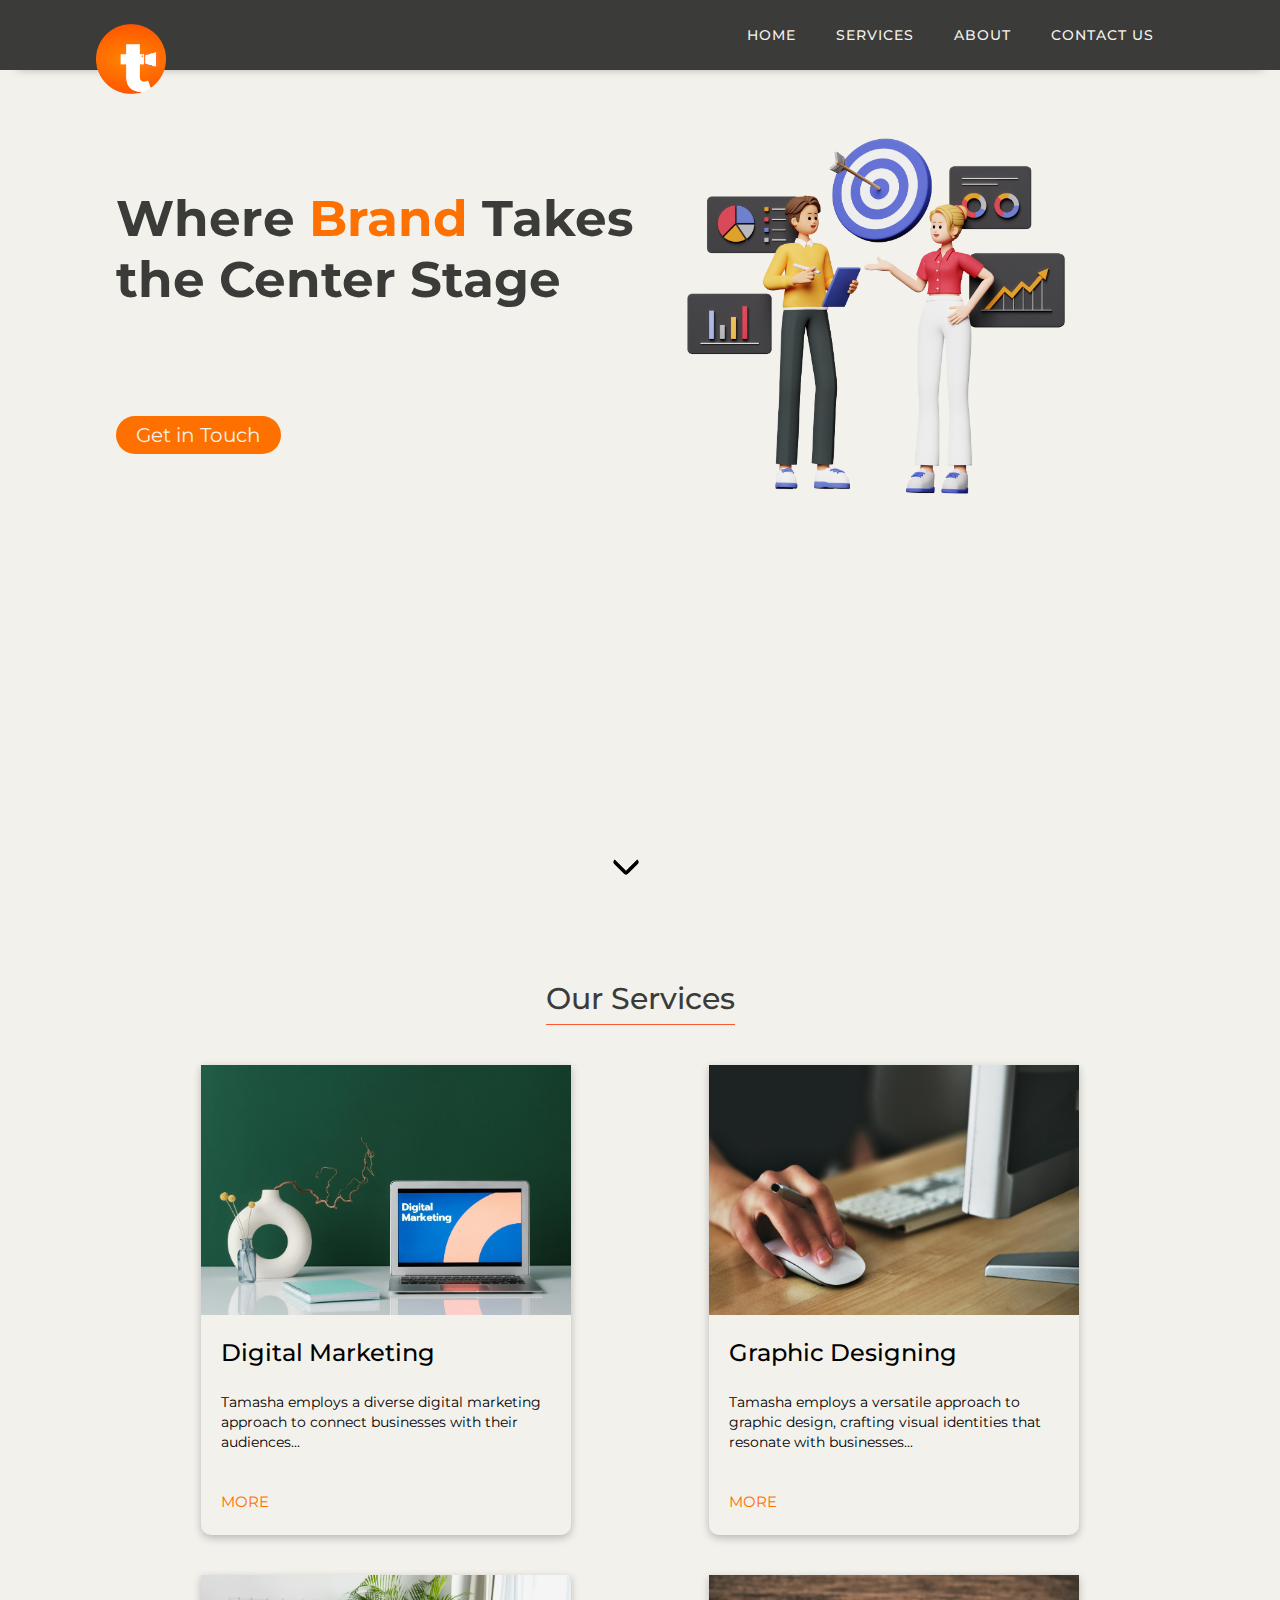
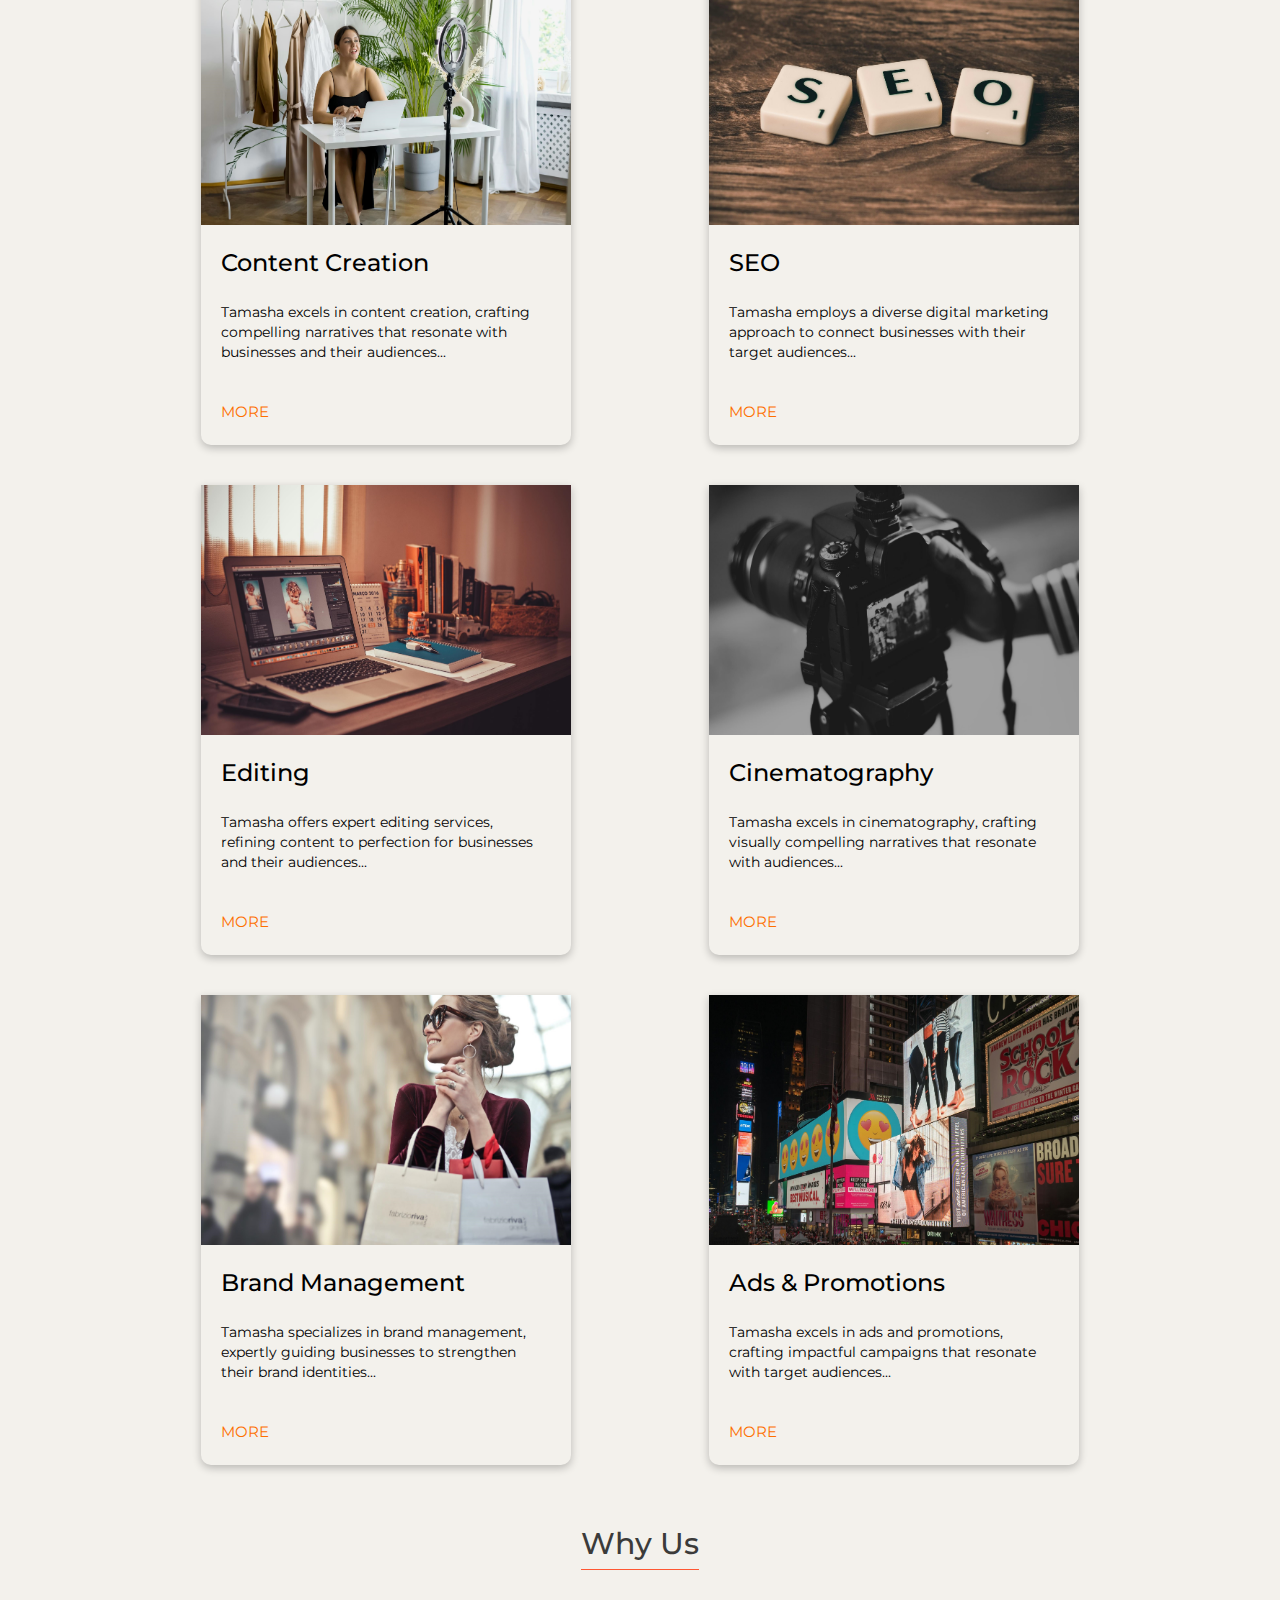
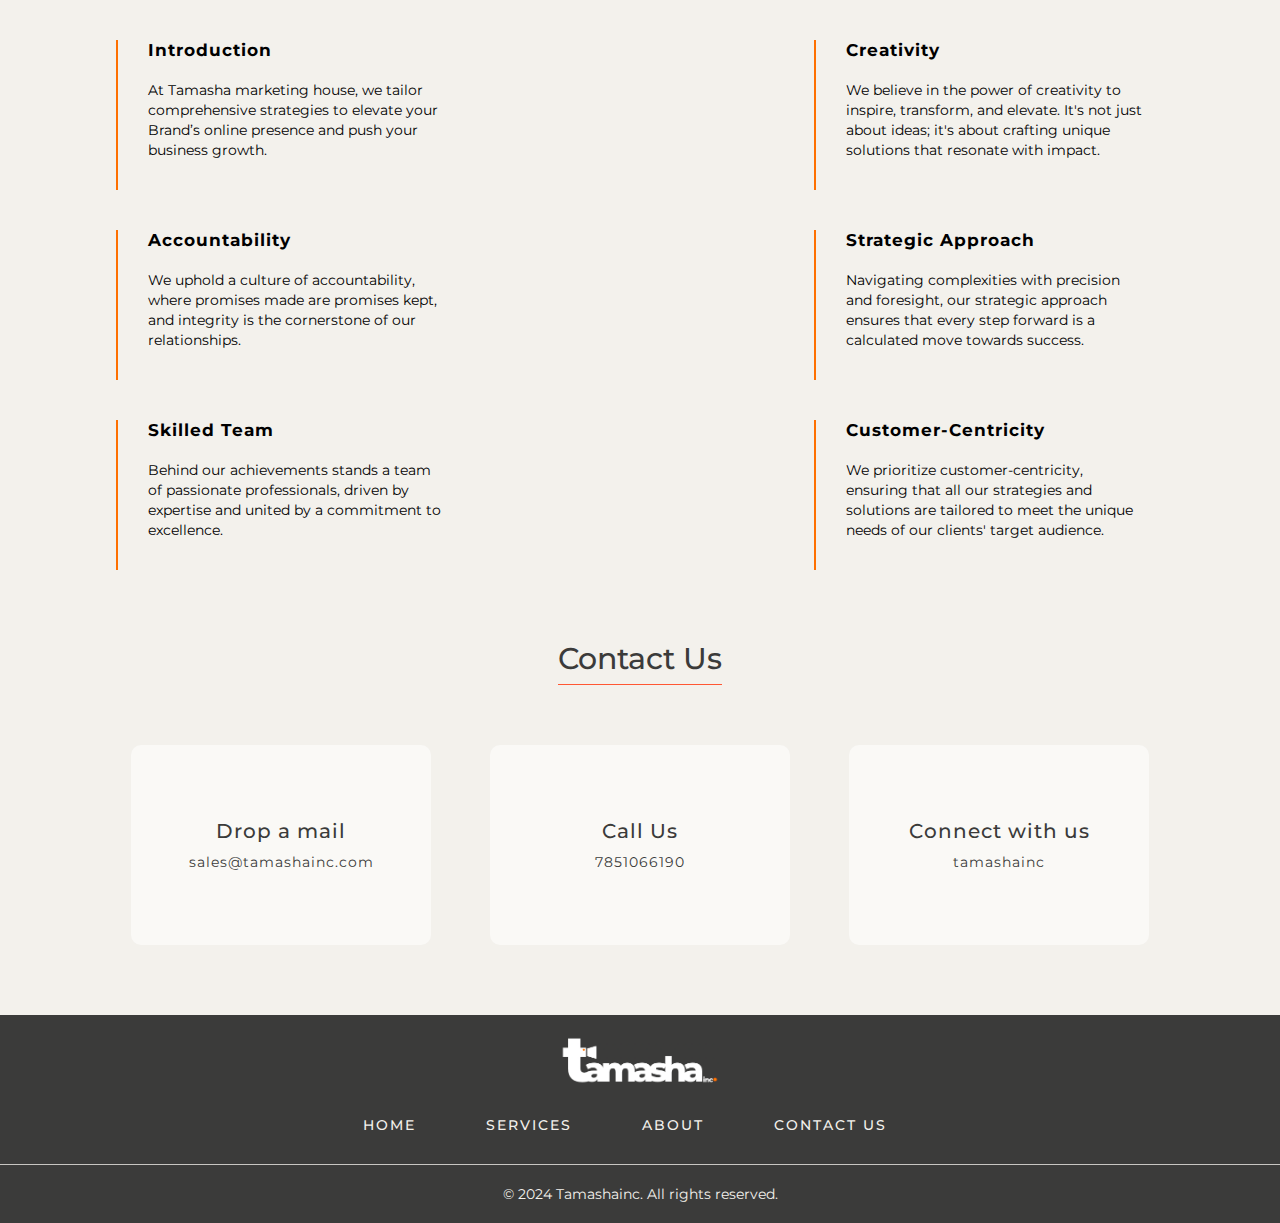
==== commit 10a1b82d: "all" ====
--- a/index.html
+++ b/index.html
@@ -39,7 +39,7 @@
                     <a href="https://www.facebook.com" target="_blank"><i class="fab fa-facebook-f"></i></a>
                     <a href="https://www.x.com" target="_blank"><i class="fab fa-twitter"></i></a>
                     <a href="https://www.instagram.com/tamashainc?igsh=eDV2bGJ1bnNscjRj&utm_source=qr" target="_blank"><i class="fab fa-instagram"></i></a>
-                    <a href="https://wa.me/+9178510661190" target="_blank"><i class="fa-brands fa-whatsapp"></i></a>
+                    <a href="https://wa.me/+917851066190" target="_blank"><i class="fa-brands fa-whatsapp"></i></a>
                 </div>
                 <div class="sendmail">
                     <a href="mailto:sales@tamashainc.com">Get in Touch</a>
@@ -189,7 +189,7 @@
                 <div class="cont">
                     <a href="tel:+9178510661190"><i class="fa-solid fa-headset"></i></a>
                     <h4>Call Us</h4>
-                    <p>78510661190</p>
+                    <p>7851066190</p>
                 </div>
                
                 <div class="cont">
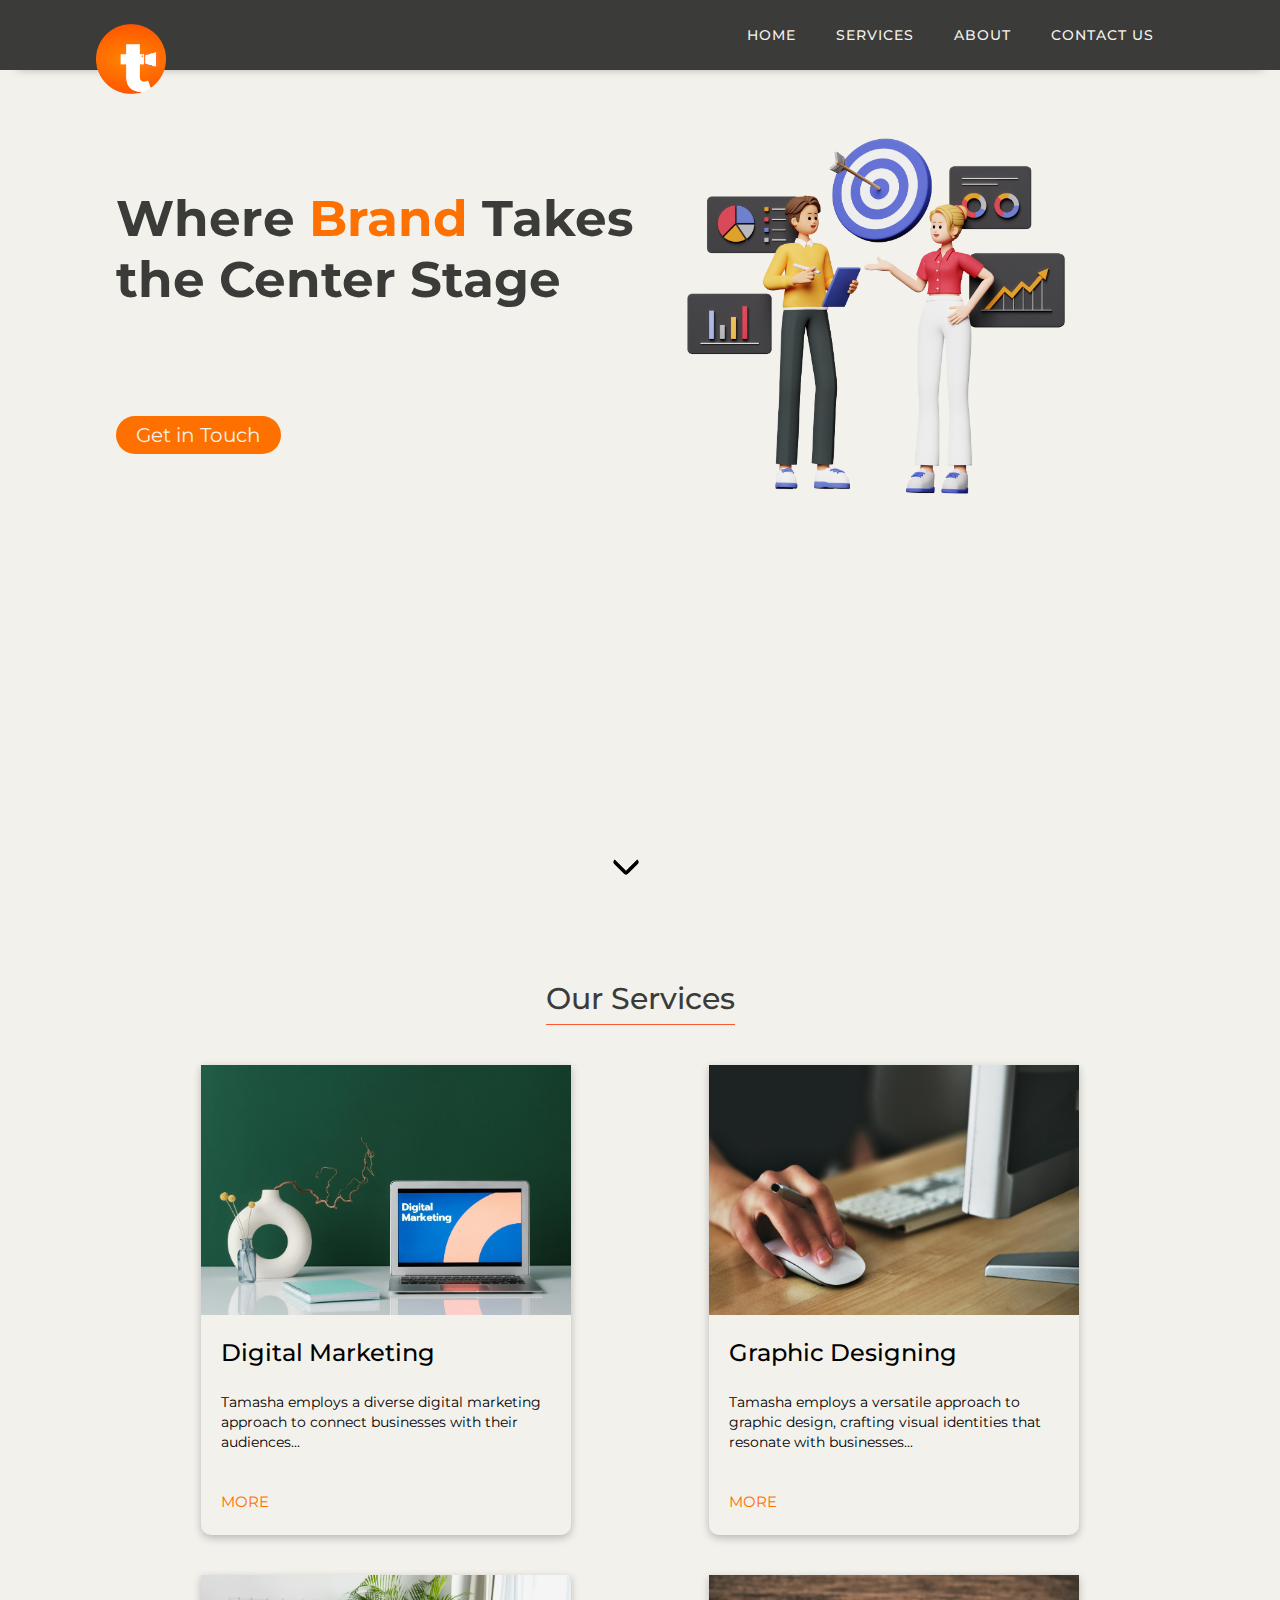
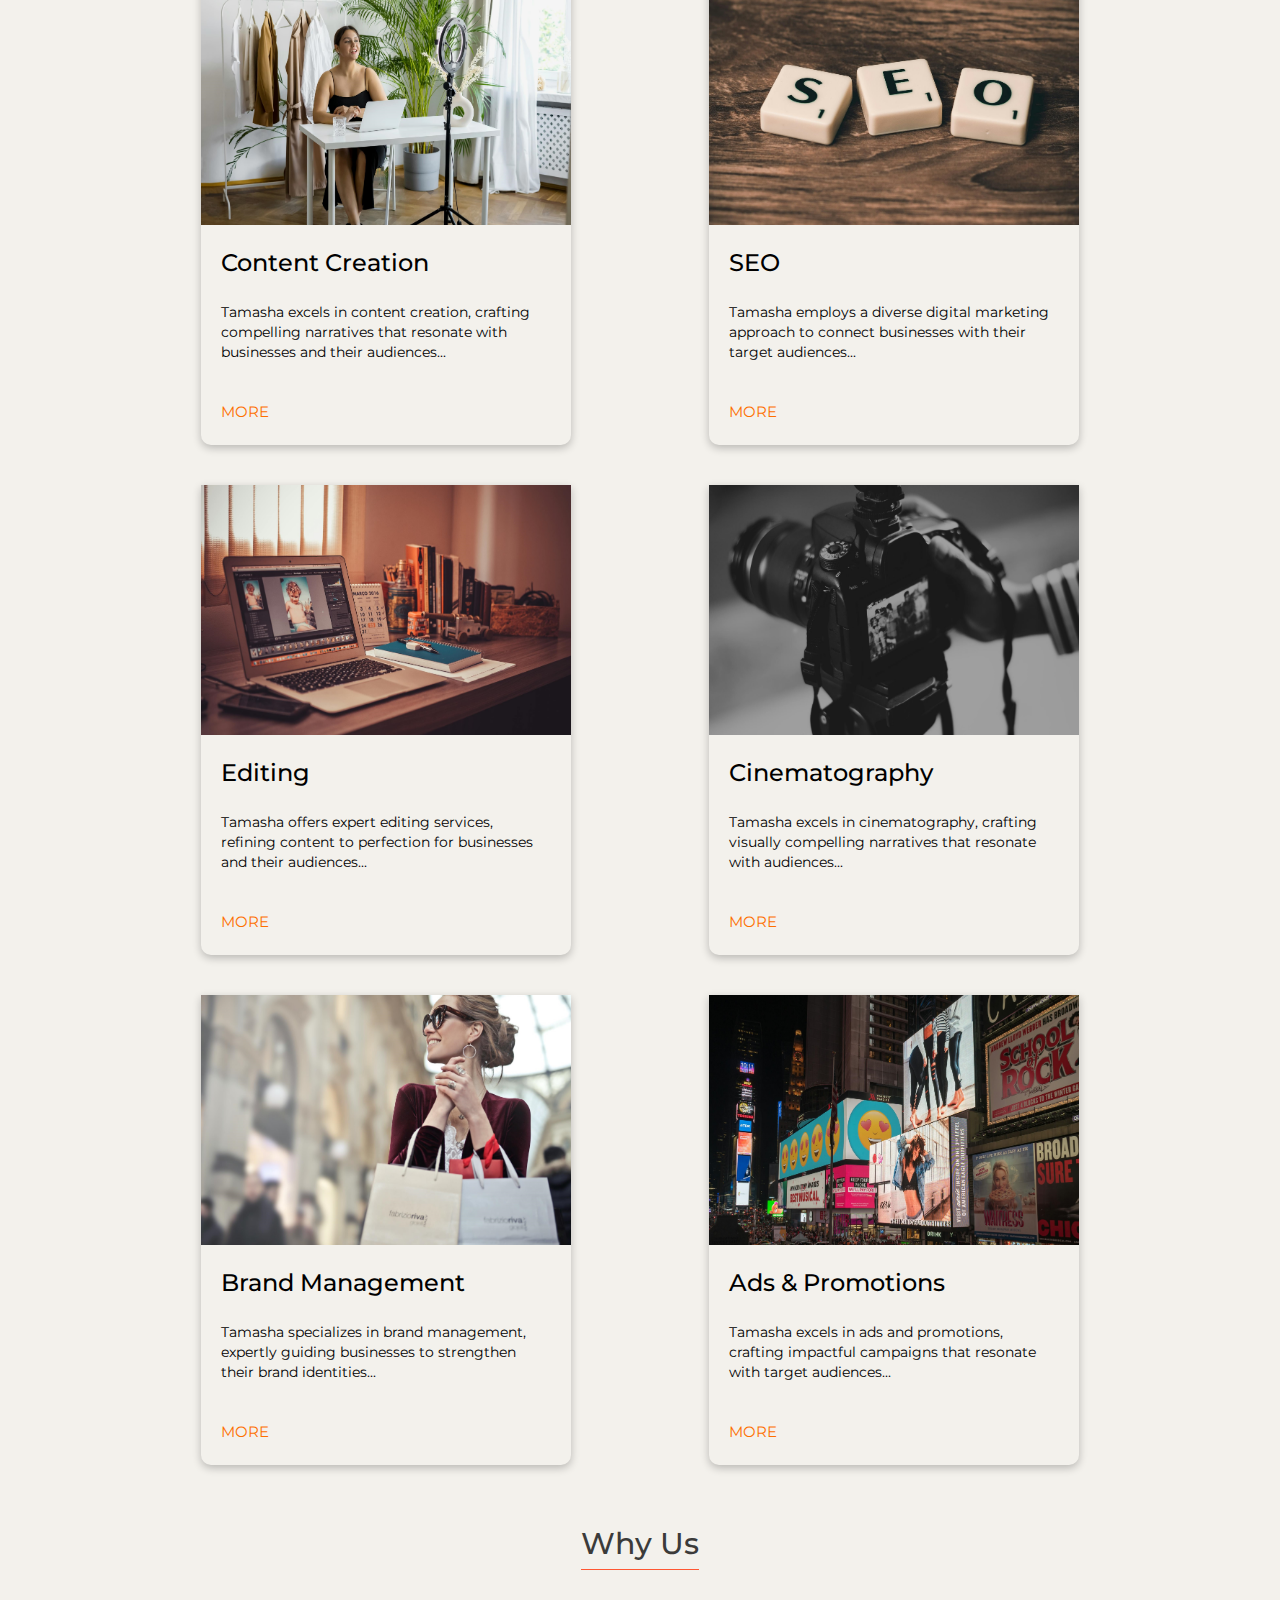
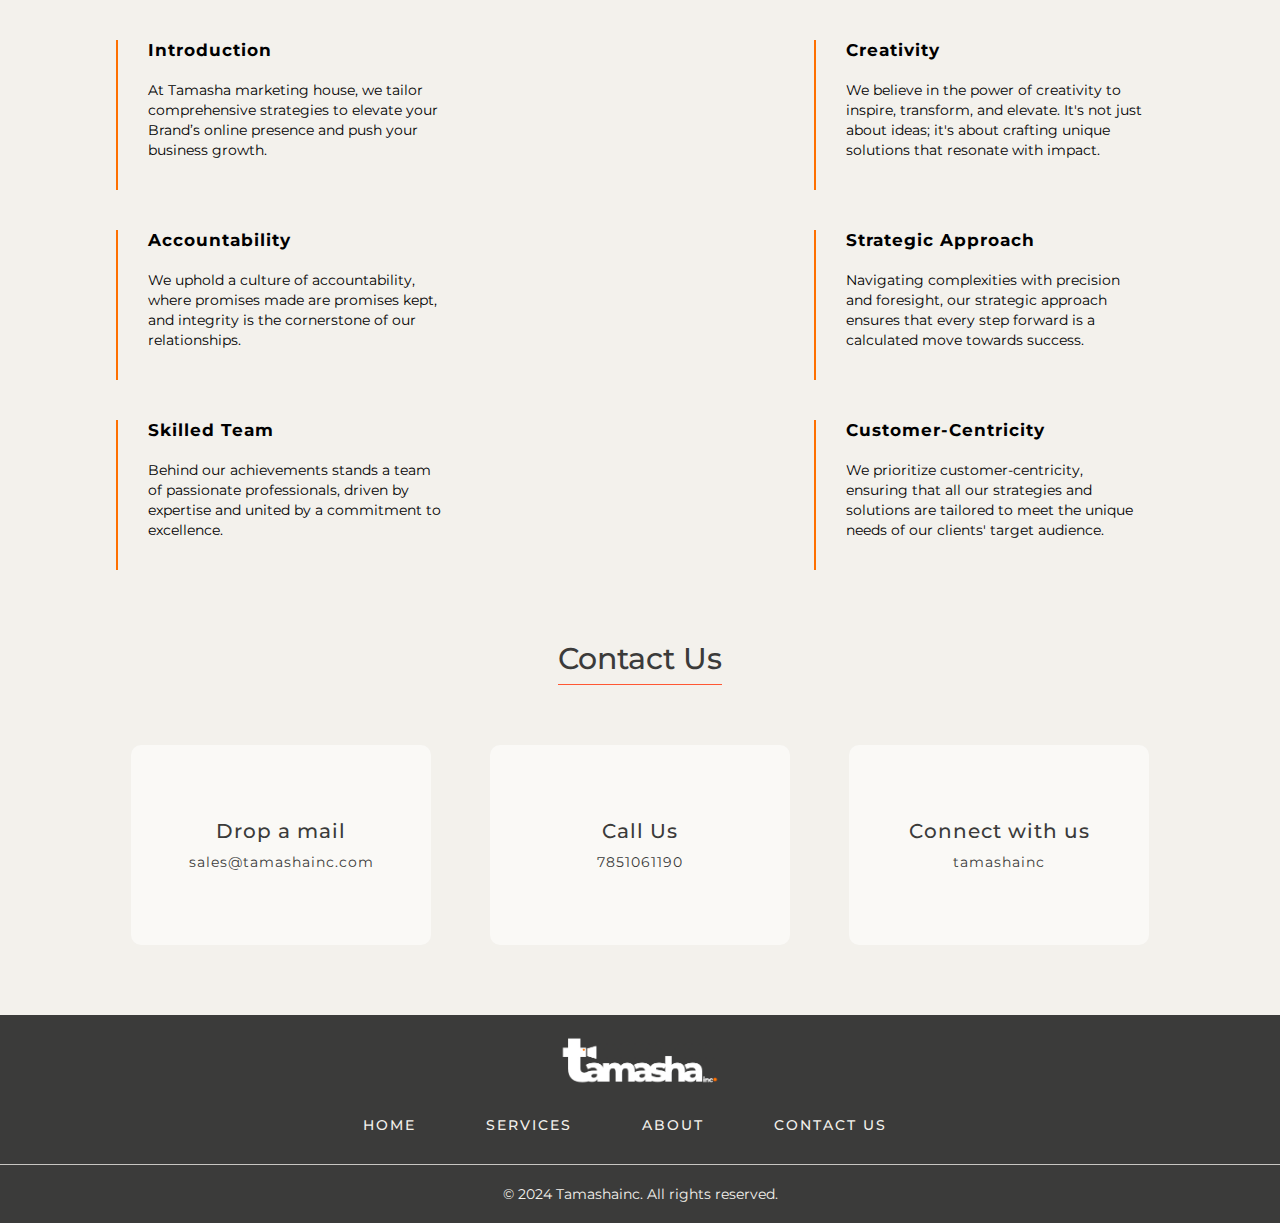
==== commit c458f3a2: "all" ====
--- a/index.html
+++ b/index.html
@@ -39,7 +39,7 @@
                     <a href="https://www.facebook.com" target="_blank"><i class="fab fa-facebook-f"></i></a>
                     <a href="https://www.x.com" target="_blank"><i class="fab fa-twitter"></i></a>
                     <a href="https://www.instagram.com/tamashainc?igsh=eDV2bGJ1bnNscjRj&utm_source=qr" target="_blank"><i class="fab fa-instagram"></i></a>
-                    <a href="https://wa.me/+917851066190" target="_blank"><i class="fa-brands fa-whatsapp"></i></a>
+                    <a href="https://wa.me/+917851061190" target="_blank"><i class="fa-brands fa-whatsapp"></i></a>
                 </div>
                 <div class="sendmail">
                     <a href="mailto:sales@tamashainc.com">Get in Touch</a>
@@ -189,7 +189,7 @@
                 <div class="cont">
                     <a href="tel:+9178510661190"><i class="fa-solid fa-headset"></i></a>
                     <h4>Call Us</h4>
-                    <p>7851066190</p>
+                    <p>7851061190</p>
                 </div>
                
                 <div class="cont">
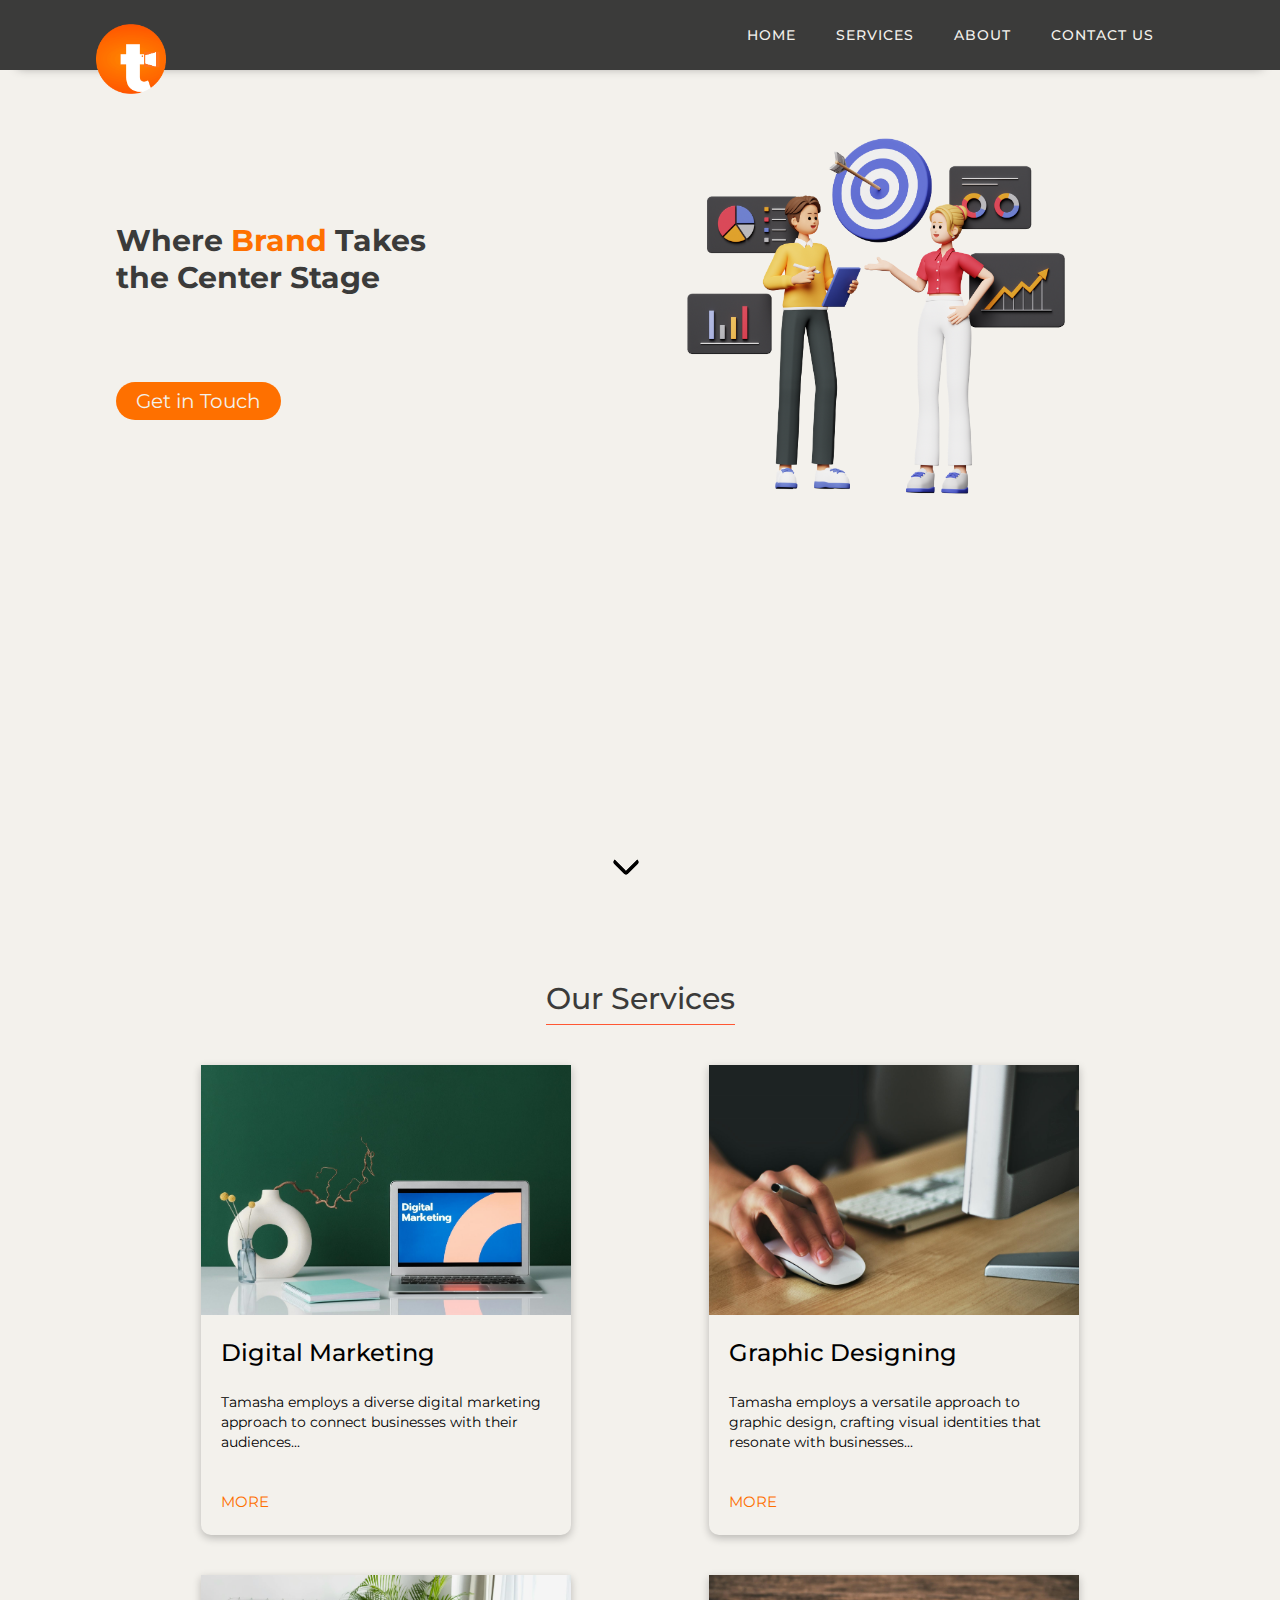
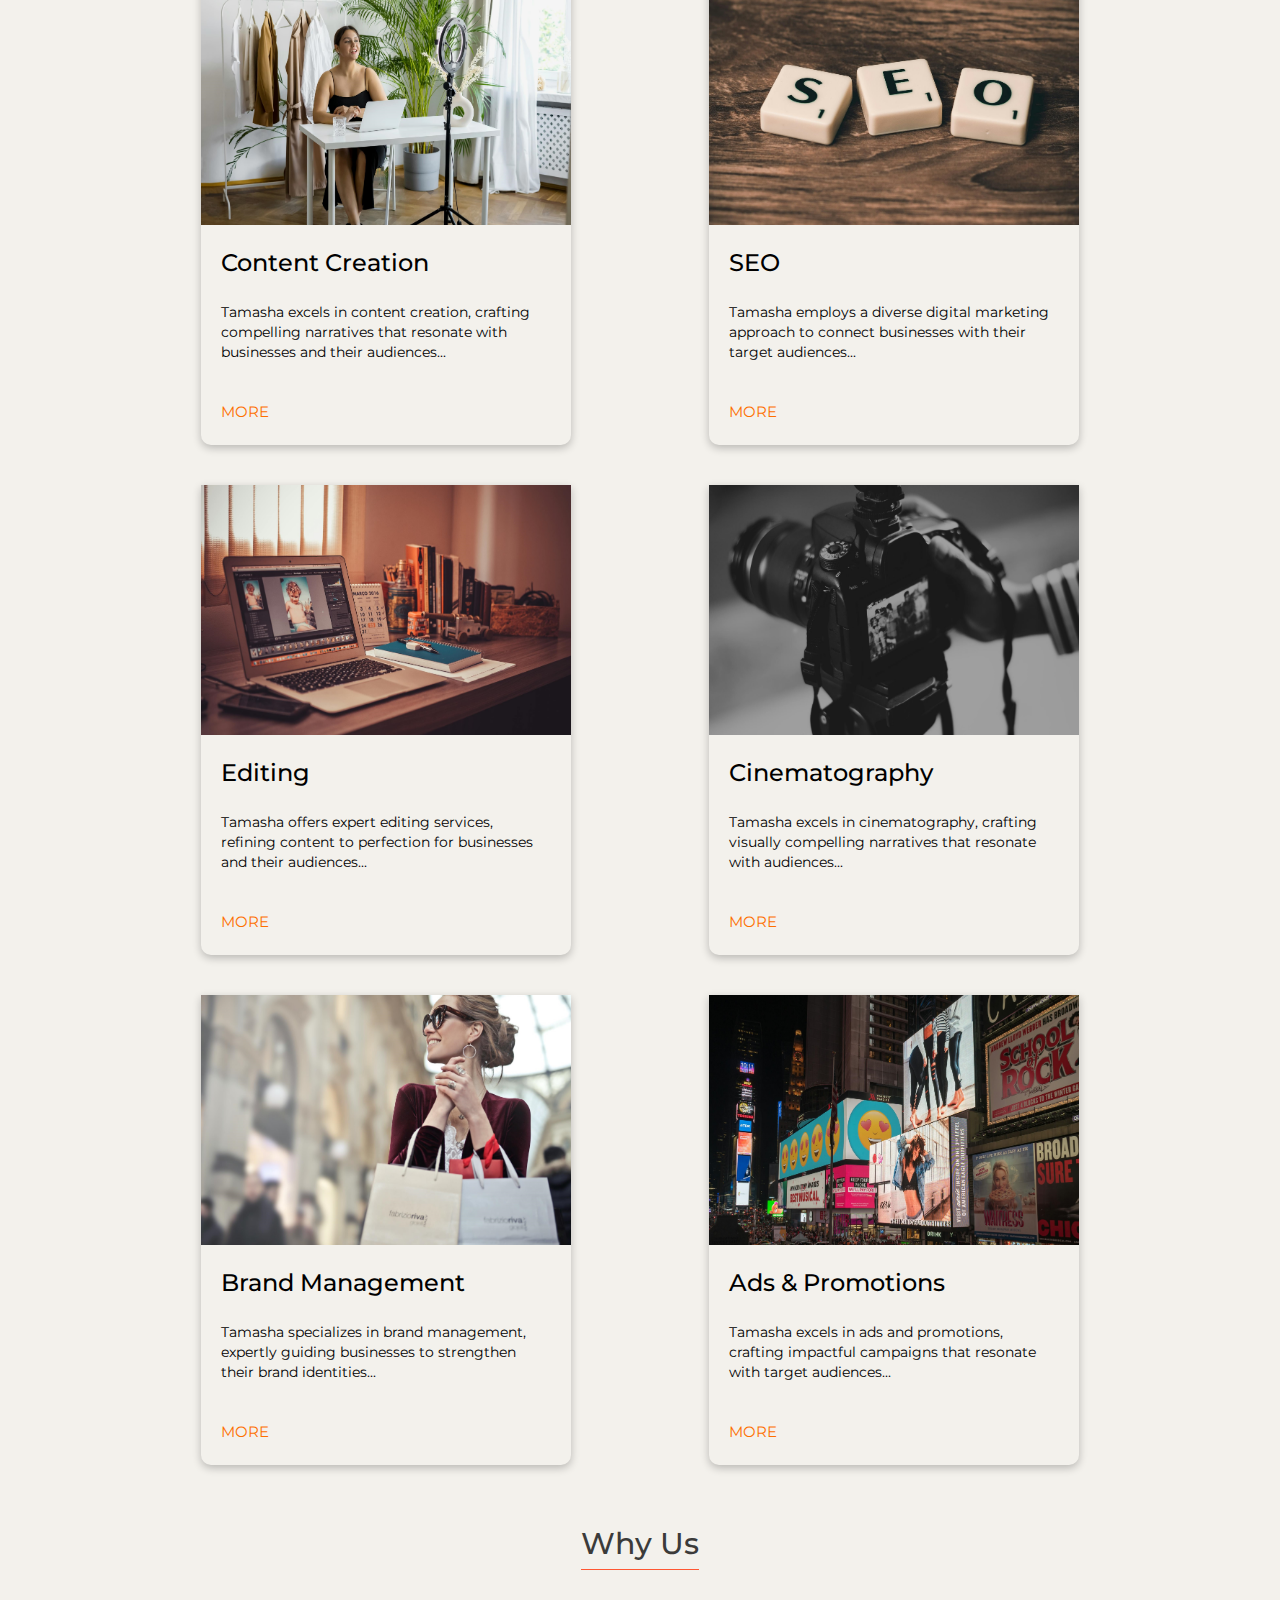
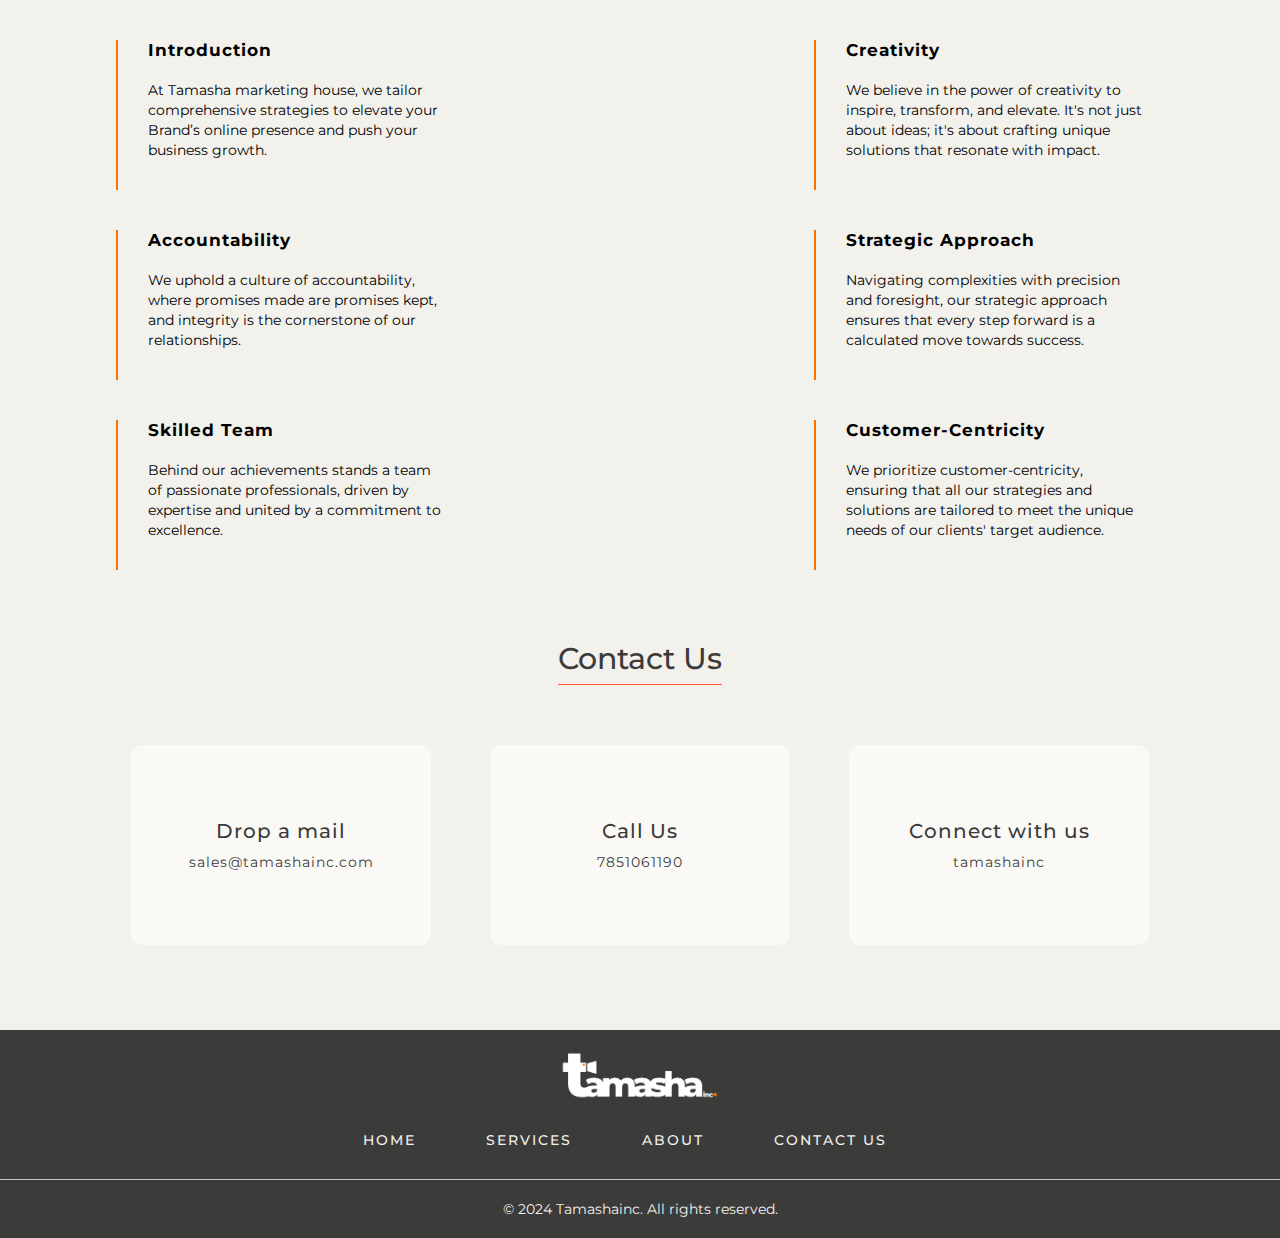
==== commit 8f646a08: "all" ====
--- a/index.html
+++ b/index.html
@@ -3,9 +3,10 @@
 <head>
     <meta charset="UTF-8">
     <meta name="viewport" content="width=device-width, initial-scale=1.0">
+    <link rel="icon" href="./content/logo.png" type="image/x-icon">
     <link rel="stylesheet" href="/site.css"> <!-- Link to your CSS file -->
     <link rel="stylesheet" href="https://cdnjs.cloudflare.com/ajax/libs/font-awesome/6.5.2/css/all.min.css" integrity="sha512-SnH5WK+bZxgPHs44uWIX+LLJAJ9/2PkPKZ5QiAj6Ta86w+fsb2TkcmfRyVX3pBnMFcV7oQPJkl9QevSCWr3W6A==" crossorigin="anonymous" referrerpolicy="no-referrer" />
-    <title>Tamasha</title>
+    <title>Tamashainc</title>
 </head>
 <body>
     <header id="navbar">
--- a/site.css
+++ b/site.css
@@ -378,7 +378,8 @@
   border-radius: 10px;
   background-color: rgba(255, 255, 255, 0.541);
   color: #3B3B3A;
-  margin:0 15px
+  margin:0 15px;
+  margin-bottom: 15px;
  }
  .contact-info .cont a{
   text-decoration: none;
@@ -506,7 +507,6 @@
     align-items: center;
     box-shadow: rgba(0, 0, 0, 0.45) 0px 15px 10px -18px;
     background-color: #3B3B3A;
-  
   }
   
   .navbar {
@@ -681,7 +681,7 @@
  .more-service-info .more-info-body h3{
   letter-spacing: 1px;
   font-weight: 600;
-  font-size: 20px;
+  font-size: 17px;
  }
 
  .more-service-info .more-info-body p{
@@ -709,4 +709,25 @@
   height: 100%;
   object-fit: cover;
  }
+}
+@media screen and (min-width: 768px) and (max-width: 1280px) {
+ 
+  .left-content h2{
+    color: #3B3B3A;
+    font-size: 30px;
+    /* margin-top: -100px; */
+  }
+  .left-content .sendmail {
+    margin-top:30px ;
+  }
+  .more-service-info{
+    min-height: 110%;
+    margin-top: 70px;
+  }
+  .more-service-info .more-info-body p{
+    padding-top:10px;
+    margin-bottom: 17px;
+    font-size: 12px;
+    line-height: 15px;
+   }
 }